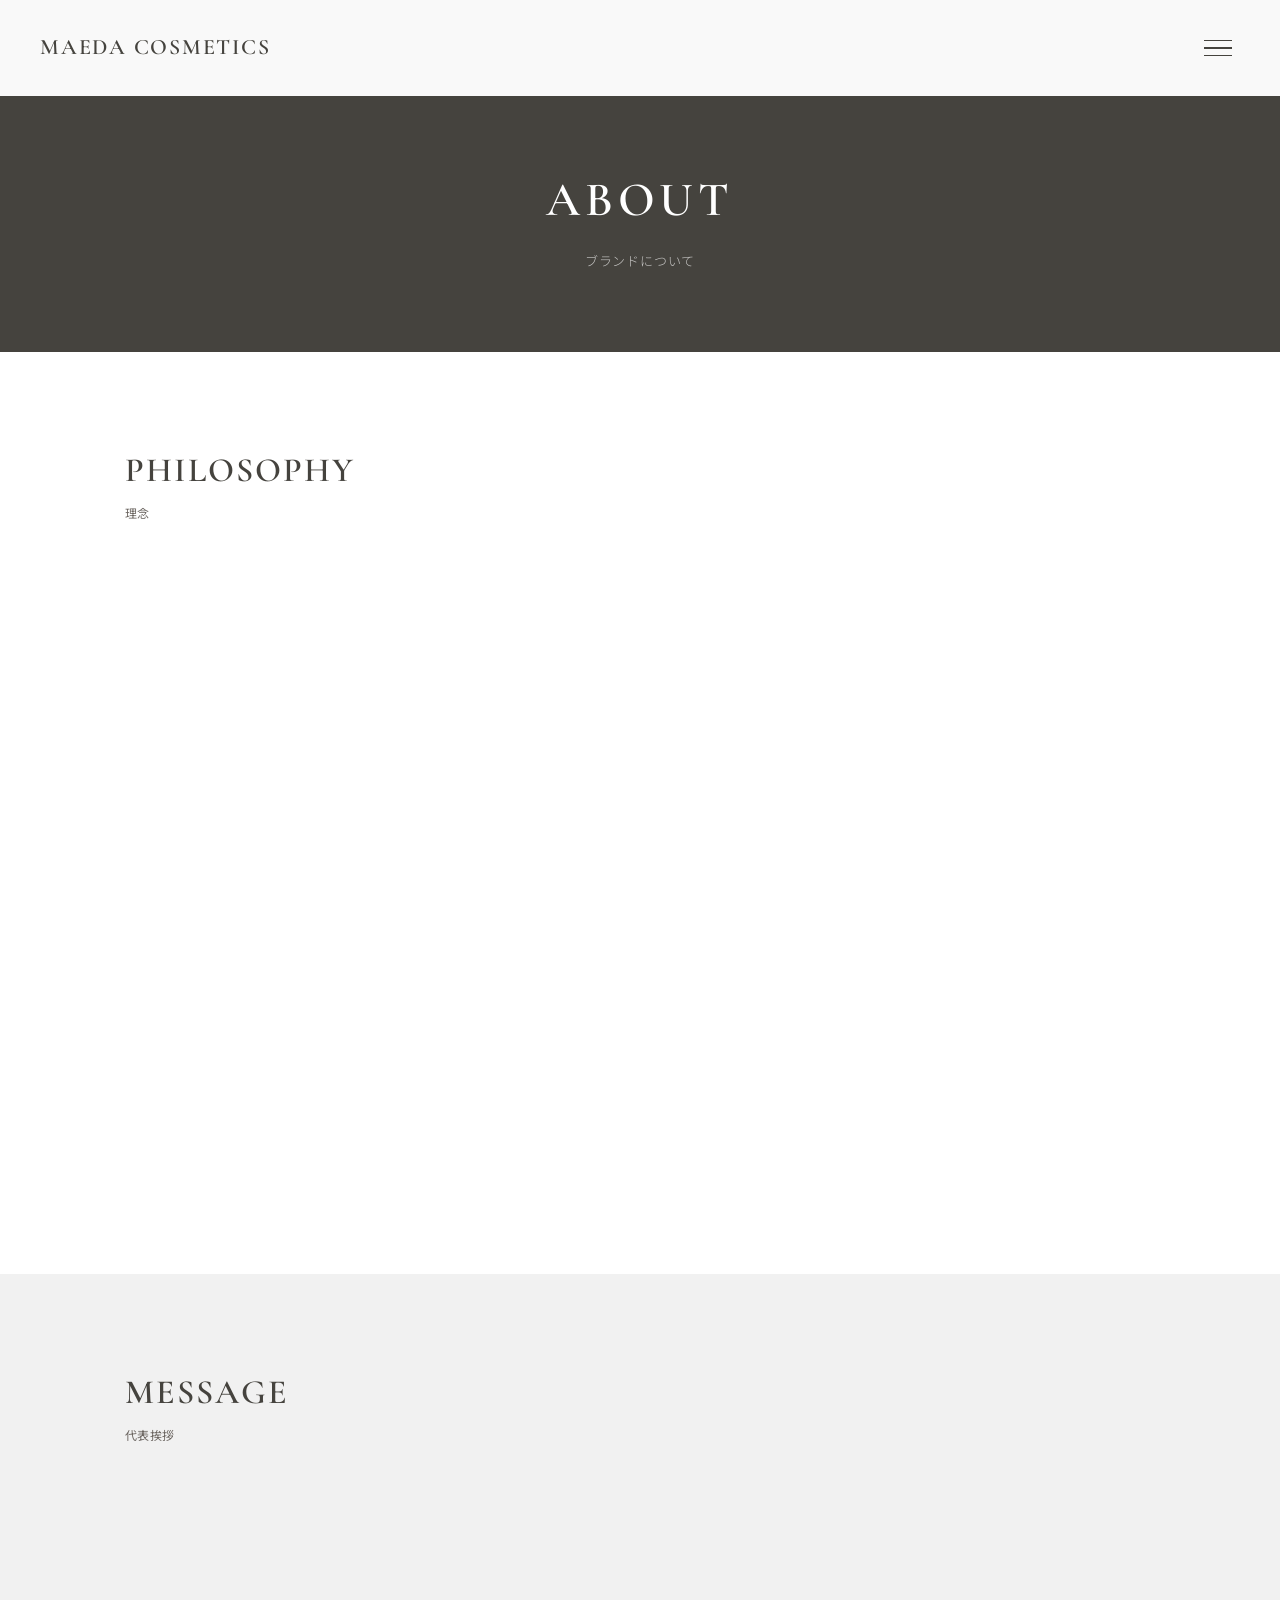
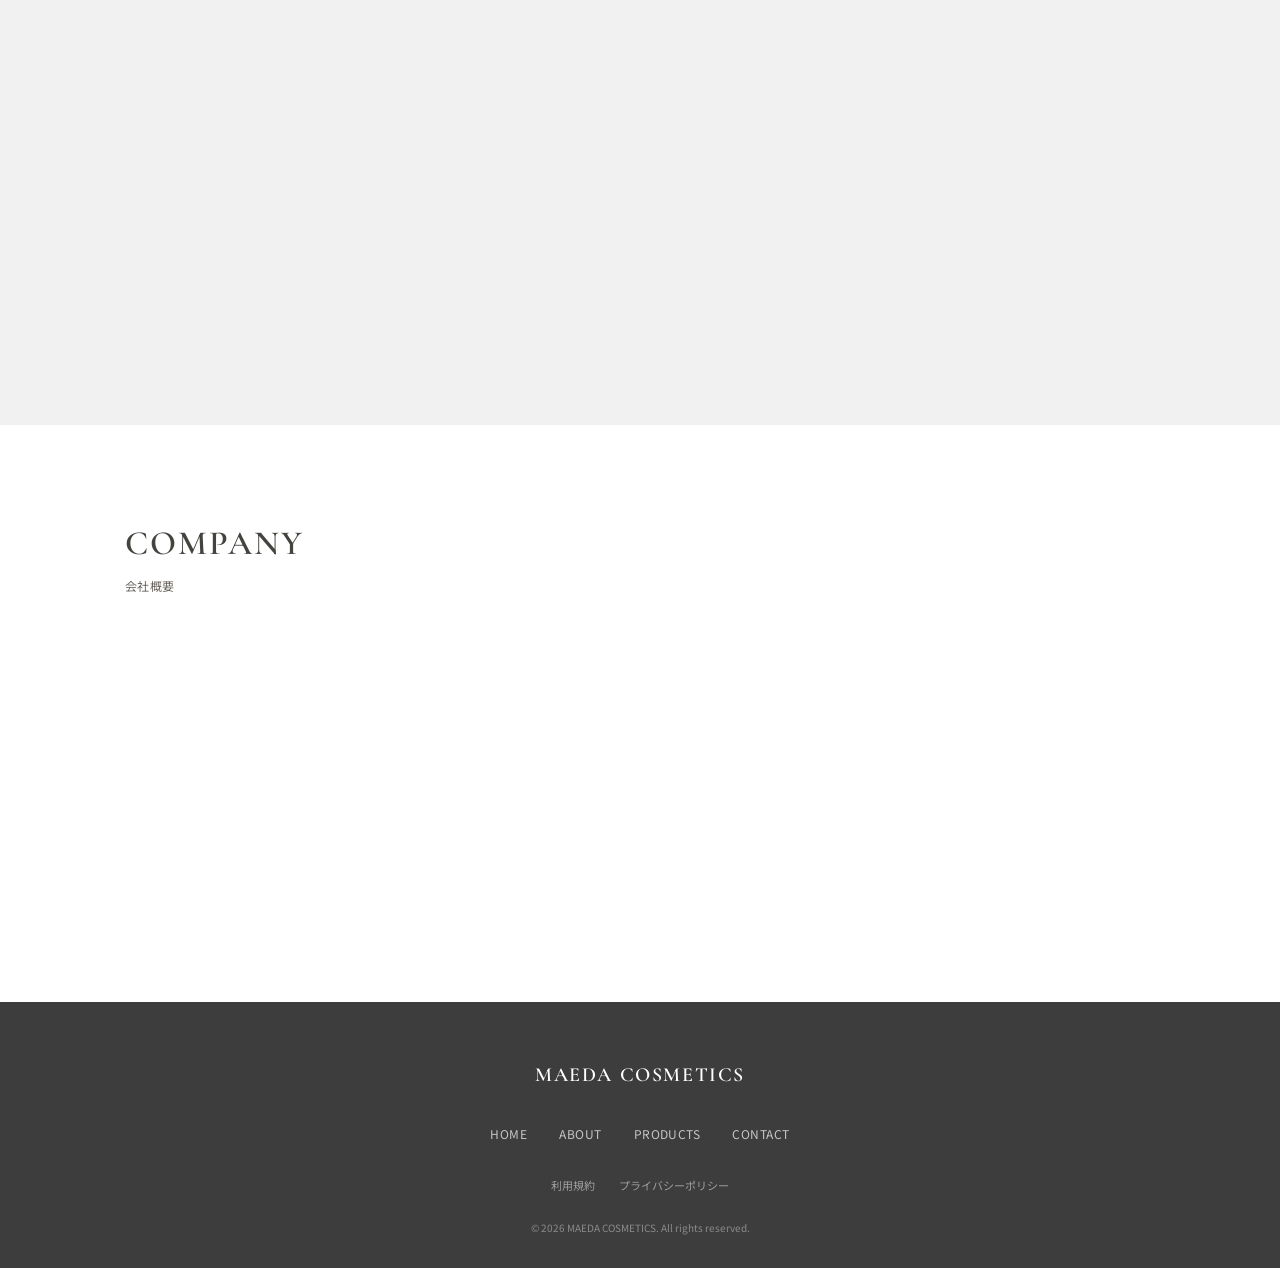
==== about.html @ 0a5b93ef "最初のアップロード" ====
<!--
  ============================================================
  MAEDA COSMETICS 会社概要ページ
  ============================================================
  ■ 目的：企業理念・代表挨拶・会社情報を掲載
  ■ 構成：理念（PHILOSOPHY）→ 代表挨拶（MESSAGE）→ 会社概要（COMPANY）
  ■ 編集：テキスト・画像の差し替えが主な更新作業
  ============================================================
-->
<!DOCTYPE html>
<html lang="ja">
<head>
  <meta charset="UTF-8" />
  <meta name="viewport" content="width=device-width, initial-scale=1.0" />
  <title>ABOUT | MAEDA COSMETICS</title>
  <meta name="description" content="MAEDA COSMETICSの理念と代表挨拶。こだわり抜いたVV CREAMの背景にあるストーリーをお伝えします。" />
  <link rel="preconnect" href="https://fonts.googleapis.com" />
  <link rel="preconnect" href="https://fonts.gstatic.com" crossorigin />
  <link href="https://fonts.googleapis.com/css2?family=Cormorant+Garamond:wght@400;500;600;700&family=Noto+Sans+JP:wght@300;400;500;700&display=swap" rel="stylesheet" />
  <link rel="stylesheet" href="assets/css/style.css" />
  <link rel="stylesheet" href="assets/css/pages.css" />
</head>
<body>

  <!-- ヘッダー -->
  <header id="header">
    <div class="header-wrap">
      <a href="index.html" class="header-logo" aria-label="MAEDA COSMETICS トップへ">
        <span class="logo-text">MAEDA COSMETICS</span>
      </a>
      <button class="menu-toggle" id="menuToggle" aria-label="メニューを開く" aria-expanded="false">
        <span class="menu-bar"></span>
        <span class="menu-bar"></span>
        <span class="menu-bar"></span>
      </button>
    </div>
  </header>

  <nav class="fullscreen-nav" id="fullscreenNav" aria-hidden="true">
    <ul class="nav-list">
      <li><a href="index.html" class="nav-link">HOME</a></li>
      <li><a href="about.html" class="nav-link">ABOUT</a></li>
      <li><a href="products.html" class="nav-link">PRODUCTS</a></li>
      <li><a href="contact.html" class="nav-link">CONTACT</a></li>
    </ul>
  </nav>

  <!-- ページヒーロー -->
  <section class="page-hero">
    <div class="page-hero-inner">
      <h1 class="page-hero-title">ABOUT</h1>
      <p class="page-hero-sub">ブランドについて</p>
    </div>
  </section>

  <!-- 理念 -->
  <section class="section">
    <div class="container">
      <div class="section-header">
        <h2 class="section-title-en">PHILOSOPHY</h2>
        <p class="section-title-ja">理念</p>
      </div>
      <div class="about-philosophy reveal">
        <div class="about-philosophy-image">
          <img src="assets/images/LINE_ALBUM_20260314_260411_115.jpg" alt="理念イメージ" loading="lazy" />
        </div>
        <div class="about-philosophy-text">
          <h3 class="about-heading">すべての人の肌に、自信と輝きを。</h3>
          <p class="about-desc">
            私たちMAEDA COSMETICSは、「美しさは一人ひとり違う」という信念のもと、
            すべての方が自分の肌に自信を持てるプロダクトを追求しています。
          </p>
          <p class="about-desc">
            素材の選定から処方の設計、使い心地の検証まで、
            妥協のないものづくりで、日々の暮らしに寄り添うコスメをお届けします。
          </p>
        </div>
      </div>
    </div>
  </section>

  <!-- 代表挨拶 -->
  <section class="section section-muted">
    <div class="container">
      <div class="section-header">
        <h2 class="section-title-en">MESSAGE</h2>
        <p class="section-title-ja">代表挨拶</p>
      </div>
      <div class="about-message reveal">
        <div class="about-message-image">
          <img src="assets/images/LINE_ALBUM_20260314_260411_159.jpg" alt="代表挨拶イメージ" loading="lazy" />
        </div>
        <div class="about-message-text">
          <p class="about-desc">
            はじめまして、MAEDA COSMETICSの前田です。
          </p>
          <p class="about-desc">
            「自分に合うVV CREAMがない」——そんな自身の経験から、
            このブランドを立ち上げました。
            肌に本当に良いものを、手の届く価格で。
            その想いを一本に込めてお届けします。
          </p>
          <p class="about-sign">前田</p>
        </div>
      </div>
    </div>
  </section>

  <!-- 会社概要 -->
  <section class="section">
    <div class="container">
      <div class="section-header">
        <h2 class="section-title-en">COMPANY</h2>
        <p class="section-title-ja">会社概要</p>
      </div>
      <table class="company-table reveal">
        <tr><th>会社名</th><td>MAEDA COSMETICS</td></tr>
        <tr><th>代表</th><td>前田</td></tr>
        <tr><th>事業内容</th><td>化粧品の企画・販売</td></tr>
        <tr><th>公式サイト</th><td><a href="index.html">https://maeda-cosmetics.com</a></td></tr>
      </table>
    </div>
  </section>

  <!-- フッター -->
  <footer id="footer">
    <div class="footer-inner">
      <div class="footer-brand">
        <span class="footer-logo">MAEDA COSMETICS</span>
      </div>
      <nav class="footer-nav">
        <a href="index.html">HOME</a>
        <a href="about.html">ABOUT</a>
        <a href="products.html">PRODUCTS</a>
        <a href="contact.html">CONTACT</a>
      </nav>
      <div class="footer-legal">
        <a href="#">利用規約</a>
        <a href="#">プライバシーポリシー</a>
      </div>
      <p class="footer-copy">&copy; 2026 MAEDA COSMETICS. All rights reserved.</p>
    </div>
    <button class="page-top" id="pageTop" aria-label="ページトップへ">↑</button>
  </footer>

  <script src="assets/js/main.js"></script>
</body>
</html>
---- assets/css/style.css ----
/* ===================================================
   MAEDA COSMETICS — 資生堂風 高級感デザイン
   =================================================== */

/* --- CSS Variables --- */
:root {
  --color-text: #45433E;
  --color-text-light: #6B6560;
  --color-bg: #FFFFFF;
  --color-bg-muted: #F1F1F1;
  --color-accent: #C80421;
  --color-accent-hover: #D0576A;
  --color-footer-bg: #3D3D3D;
  --color-footer-text: #FFFFFF;
  --color-border: #45433E;
  --color-border-light: #D5D3CE;
  --font-en: 'Cormorant Garamond', 'Times New Roman', serif;
  --font-ja: 'Noto Sans JP', 'Hiragino Kaku Gothic ProN', 'Yu Gothic', sans-serif;
  --max-width: 1110px;
  --header-height: 96px;
  --header-height-small: 64px;
  --section-padding: 90px;
  --transition-base: 0.4s cubic-bezier(0, 0, 0.25, 1);
}

/* --- Reset --- */
*, *::before, *::after {
  box-sizing: border-box;
  margin: 0;
  padding: 0;
}

html {
  font-size: 62.5%;
  scroll-behavior: smooth;
}

body {
  font-family: var(--font-ja);
  font-size: 1.4rem;
  line-height: 1.7;
  color: var(--color-text);
  background: var(--color-bg);
  -webkit-font-smoothing: antialiased;
  -moz-osx-font-smoothing: grayscale;
}

img {
  max-width: 100%;
  height: auto;
  display: block;
}

a {
  color: inherit;
  text-decoration: none;
  transition: color var(--transition-base), opacity var(--transition-base);
}

ul { list-style: none; }

/* --- Container --- */
.container {
  max-width: var(--max-width);
  margin: 0 auto;
  padding: 0 40px;
}

/* --- Section --- */
.section {
  padding: var(--section-padding) 0;
}

.section-muted {
  background: var(--color-bg-muted);
}

/* --- Section Header (英語大 + 日本語小) --- */
.section-header {
  margin-bottom: 56px;
}

.section-title-en {
  font-family: var(--font-en);
  font-size: 3.4rem;
  font-weight: 600;
  letter-spacing: 0.06em;
  color: var(--color-text);
  margin-bottom: 4px;
}

.section-title-ja {
  font-size: 1.2rem;
  font-weight: 400;
  color: var(--color-text-light);
  letter-spacing: 0.04em;
}

/* --- Buttons --- */
.btn {
  display: inline-flex;
  align-items: center;
  gap: 8px;
  font-family: var(--font-ja);
  font-size: 1.3rem;
  font-weight: 500;
  letter-spacing: 0.04em;
  padding: 14px 32px;
  border-radius: 4px;
  border: 1px solid var(--color-border);
  background: transparent;
  color: var(--color-text);
  cursor: pointer;
  transition: all var(--transition-base);
  text-decoration: none;
  min-width: 200px;
  justify-content: center;
}

.btn-outline:hover {
  background: var(--color-text);
  color: var(--color-bg);
}

.btn-outline-white {
  border-color: rgba(255,255,255,0.8);
  color: #fff;
  background: transparent;
}

.btn-outline-white:hover {
  background: #fff;
  color: var(--color-text);
}

.btn-filled {
  background: var(--color-accent);
  border-color: var(--color-accent);
  color: #fff;
}

.btn-filled:hover {
  opacity: 0.85;
}

.btn-sm {
  padding: 10px 24px;
  font-size: 1.2rem;
  min-width: auto;
}

/* ===== HEADER ===== */
#header {
  position: fixed;
  top: 0;
  left: 0;
  right: 0;
  z-index: 9999;
  background: rgba(255,255,255,0.97);
  backdrop-filter: blur(8px);
  transition: padding var(--transition-base), background var(--transition-base);
}

#header.scrolled {
  box-shadow: 0 1px 0 rgba(0,0,0,0.06);
}

.header-wrap {
  max-width: 1440px;
  margin: 0 auto;
  display: flex;
  align-items: center;
  justify-content: space-between;
  padding: 0 40px;
  height: var(--header-height);
  transition: height var(--transition-base);
}

#header.scrolled .header-wrap {
  height: var(--header-height-small);
}

.header-logo {
  display: flex;
  align-items: center;
  text-decoration: none;
}

.logo-text {
  font-family: var(--font-en);
  font-size: 2.2rem;
  font-weight: 600;
  letter-spacing: 0.08em;
  color: var(--color-text);
  transition: font-size var(--transition-base);
}

#header.scrolled .logo-text {
  font-size: 1.8rem;
}

/* Hamburger */
.menu-toggle {
  display: flex;
  flex-direction: column;
  gap: 6px;
  background: none;
  border: none;
  cursor: pointer;
  padding: 8px;
  z-index: 10001;
}

.menu-bar {
  display: block;
  width: 28px;
  height: 1.5px;
  background: var(--color-text);
  transition: all 0.3s ease;
}

.menu-toggle.active .menu-bar:nth-child(1) {
  transform: rotate(45deg) translate(5px, 5px);
}

.menu-toggle.active .menu-bar:nth-child(2) {
  opacity: 0;
}

.menu-toggle.active .menu-bar:nth-child(3) {
  transform: rotate(-45deg) translate(5px, -5px);
}

.menu-toggle.active .menu-bar {
  background: #fff;
}

/* Fullscreen Nav */
.fullscreen-nav {
  position: fixed;
  inset: 0;
  z-index: 10000;
  background: rgba(0,0,0,0.92);
  display: flex;
  align-items: center;
  justify-content: center;
  opacity: 0;
  visibility: hidden;
  transition: opacity 0.4s ease, visibility 0.4s ease;
}

.fullscreen-nav.open {
  opacity: 1;
  visibility: visible;
}

.nav-list {
  text-align: center;
}

.nav-list li {
  margin-bottom: 32px;
}

.nav-link {
  font-family: var(--font-en);
  font-size: 3.2rem;
  font-weight: 400;
  letter-spacing: 0.1em;
  color: #fff;
  opacity: 0.85;
  transition: opacity 0.3s;
}

.nav-link:hover {
  opacity: 1;
}

/* ===== HERO ===== */
.hero {
  width: 100%;
  height: 100vh;
  min-height: 600px;
  position: relative;
  margin-top: 0;
}

.hero-swiper {
  width: 100%;
  height: 100%;
}

.hero-slide {
  position: relative;
  width: 100%;
  height: 100vh;
  min-height: 600px;
  overflow: hidden;
}

.hero-img {
  width: 100%;
  height: 100%;
  object-fit: cover;
}

.hero-overlay {
  position: absolute;
  inset: 0;
  background: linear-gradient(
    to bottom,
    rgba(0,0,0,0.15) 0%,
    rgba(0,0,0,0.45) 100%
  );
}

.hero-content {
  position: absolute;
  bottom: 120px;
  left: 80px;
  z-index: 10;
  color: #fff;
}

.hero-sub-en {
  font-family: var(--font-en);
  font-size: 1.6rem;
  letter-spacing: 0.12em;
  margin-bottom: 12px;
  opacity: 0.9;
}

.hero-title {
  font-family: var(--font-ja);
  font-size: 4.0rem;
  font-weight: 700;
  line-height: 1.4;
  margin-bottom: 32px;
  text-shadow: 0 2px 12px rgba(0,0,0,0.3);
}

/* Hero Pagination */
.hero-pagination {
  position: absolute;
  bottom: 40px;
  right: 80px;
  z-index: 20;
  font-family: var(--font-en);
  font-size: 1.4rem;
  color: #fff;
  letter-spacing: 0.1em;
}

.hero-sep { margin: 0 4px; }

/* Hero Progress Bar */
.hero-progress {
  position: absolute;
  bottom: 0;
  left: 0;
  width: 100%;
  height: 3px;
  background: rgba(255,255,255,0.2);
  z-index: 20;
}

.hero-progress-bar {
  height: 100%;
  background: var(--color-accent);
  width: 0%;
  transition: width 0.1s linear;
}

/* Hero Nav Arrows */
.hero-prev, .hero-next {
  color: #fff !important;
  opacity: 0.7;
  transition: opacity 0.3s;
}

.hero-prev:hover, .hero-next:hover { opacity: 1; }

.hero-prev::after, .hero-next::after {
  font-size: 2.0rem !important;
}

/* ===== BRAND ===== */
.brand-content {
  display: grid;
  grid-template-columns: 1fr 1fr;
  gap: 64px;
  align-items: center;
}

.brand-image {
  overflow: hidden;
  border-radius: 2px;
}

.brand-image img {
  width: 100%;
  height: 100%;
  object-fit: cover;
  aspect-ratio: 4/5;
  transition: transform 0.6s ease;
}

.brand-image:hover img {
  transform: scale(1.03);
}

.brand-heading {
  font-size: 2.4rem;
  font-weight: 700;
  margin-bottom: 24px;
  line-height: 1.5;
}

.brand-desc {
  font-size: 1.4rem;
  line-height: 2.0;
  color: var(--color-text-light);
  margin-bottom: 40px;
}

/* ===== PRODUCTS ===== */
.products-grid {
  display: grid;
  grid-template-columns: repeat(auto-fill, minmax(320px, 1fr));
  gap: 40px;
  margin-bottom: 48px;
}

.product-card {
  background: var(--color-bg);
  border-radius: 2px;
  overflow: hidden;
  transition: box-shadow 0.4s ease;
}

.product-card:hover {
  box-shadow: 0 8px 32px rgba(0,0,0,0.08);
}

.product-img-wrap {
  position: relative;
  padding-top: 100%;
  overflow: hidden;
}

.product-img-wrap img {
  position: absolute;
  top: 0;
  left: 0;
  width: 100%;
  height: 100%;
  object-fit: cover;
  transition: opacity 0.4s ease;
}

@media (hover: hover) {
  .product-card:hover .product-img-wrap img {
    opacity: 0.85;
  }
}

.product-info {
  padding: 24px;
}

.product-name {
  font-family: var(--font-en);
  font-size: 2.0rem;
  font-weight: 600;
  letter-spacing: 0.04em;
  margin-bottom: 8px;
}

.product-desc {
  font-size: 1.3rem;
  color: var(--color-text-light);
  margin-bottom: 20px;
}

.products-cta {
  text-align: center;
}

/* ===== GALLERY ===== */
.section-gallery {
  overflow: hidden;
}

.gallery-swiper {
  padding-left: 40px;
}

.gallery-slide {
  width: 360px;
  height: 360px;
  overflow: hidden;
  border-radius: 2px;
}

.gallery-slide img {
  width: 100%;
  height: 100%;
  object-fit: cover;
  transition: opacity 0.4s ease, transform 0.6s ease;
}

@media (hover: hover) {
  .gallery-slide:hover img {
    opacity: 0.85;
    transform: scale(1.03);
  }
}

/* ===== NEWS ===== */
.news-list {
  border-top: 1px solid var(--color-border-light);
}

.news-item {
  display: flex;
  align-items: center;
  gap: 20px;
  padding: 20px 0;
  border-bottom: 1px solid var(--color-border-light);
  transition: background 0.3s;
}

.news-item:hover {
  background: rgba(0,0,0,0.01);
}

.news-date {
  font-family: var(--font-en);
  font-size: 1.3rem;
  letter-spacing: 0.04em;
  color: var(--color-text-light);
  flex-shrink: 0;
  width: 100px;
}

.news-tag {
  font-size: 1.0rem;
  font-weight: 700;
  letter-spacing: 0.06em;
  padding: 3px 10px;
  border: 1px solid var(--color-border);
  border-radius: 2px;
  flex-shrink: 0;
}

.news-title {
  font-size: 1.4rem;
  transition: color 0.3s;
}

@media (hover: hover) {
  .news-title:hover {
    color: var(--color-accent-hover);
    text-decoration: underline;
  }
}

/* ===== CTA ===== */
.section-cta {
  background: var(--color-text);
  color: #fff;
  padding: 80px 0;
}

.cta-inner {
  text-align: center;
}

.cta-en {
  font-family: var(--font-en);
  font-size: 2.8rem;
  font-weight: 400;
  letter-spacing: 0.06em;
  margin-bottom: 8px;
}

.cta-title {
  font-size: 1.8rem;
  font-weight: 500;
  margin-bottom: 16px;
}

.cta-desc {
  font-size: 1.3rem;
  opacity: 0.7;
  margin-bottom: 32px;
}

/* ===== SNS ===== */
.sns-links {
  display: flex;
  justify-content: center;
  gap: 48px;
}

.sns-link {
  display: flex;
  flex-direction: column;
  align-items: center;
  gap: 8px;
  color: var(--color-text-light);
  transition: color 0.3s;
}

.sns-link span {
  font-family: var(--font-en);
  font-size: 1.2rem;
  letter-spacing: 0.06em;
}

.sns-link:hover {
  color: var(--color-accent);
}

/* ===== FOOTER ===== */
#footer {
  background: var(--color-footer-bg);
  color: var(--color-footer-text);
  padding: 56px 0 32px;
  position: relative;
}

.footer-inner {
  max-width: var(--max-width);
  margin: 0 auto;
  padding: 0 40px;
  text-align: center;
}

.footer-logo {
  font-family: var(--font-en);
  font-size: 2.0rem;
  font-weight: 600;
  letter-spacing: 0.08em;
}

.footer-nav {
  display: flex;
  justify-content: center;
  gap: 32px;
  margin: 32px 0;
}

.footer-nav a {
  font-size: 1.2rem;
  letter-spacing: 0.04em;
  opacity: 0.7;
  transition: opacity 0.3s;
}

.footer-nav a:hover { opacity: 1; }

.footer-legal {
  display: flex;
  justify-content: center;
  gap: 24px;
  margin-bottom: 24px;
}

.footer-legal a {
  font-size: 1.1rem;
  opacity: 0.5;
  transition: opacity 0.3s;
}

.footer-legal a:hover { opacity: 0.8; }

.footer-copy {
  font-size: 1.0rem;
  opacity: 0.4;
}

/* Page Top Button */
.page-top {
  position: fixed;
  bottom: 32px;
  right: 32px;
  width: 48px;
  height: 48px;
  background: var(--color-text);
  color: #fff;
  border: none;
  border-radius: 50%;
  font-size: 1.6rem;
  cursor: pointer;
  opacity: 0;
  visibility: hidden;
  transition: opacity 0.3s, visibility 0.3s;
  z-index: 100;
}

.page-top.visible {
  opacity: 0.6;
  visibility: visible;
}

@media (hover: hover) {
  .page-top:hover { opacity: 1; }
}

/* ===== REVEAL ANIMATION ===== */
.reveal {
  opacity: 0;
  transform: translateY(24px);
  transition: opacity 0.7s ease, transform 0.7s ease;
}

.reveal.visible {
  opacity: 1;
  transform: translateY(0);
}

/* ===== RESPONSIVE ===== */

/* --- Tablet (601px〜1024px) --- */
@media (max-width: 1024px) {
  .container { padding: 0 32px; }
  .header-wrap { padding: 0 32px; }

  .section-title-en { font-size: 3.0rem; }

  .hero-content {
    bottom: 100px;
    left: 48px;
    right: 48px;
  }

  .hero-title { font-size: 3.4rem; }
  .hero-pagination { right: 48px; }

  .brand-content {
    gap: 48px;
  }

  .brand-heading { font-size: 2.2rem; }

  .products-grid {
    grid-template-columns: repeat(auto-fill, minmax(280px, 1fr));
    gap: 32px;
  }

  .gallery-slide {
    width: 320px;
    height: 320px;
  }

  .gallery-swiper { padding-left: 32px; }

  .sns-links { gap: 40px; }

  .footer-inner { padding: 0 32px; }
}

/* --- Mobile (600px以下) --- */
@media (max-width: 600px) {
  .container { padding: 0 20px; }
  .header-wrap { padding: 0 20px; }

  .section-title-en { font-size: 2.4rem; }
  .section-title-ja { font-size: 1.1rem; }
  .section-header { margin-bottom: 40px; }

  .hero-content {
    bottom: 100px;
    left: 20px;
    right: 20px;
  }

  .hero-title { font-size: 2.6rem; }
  .hero-sub-en { font-size: 1.3rem; }
  .hero-pagination { right: 20px; bottom: 20px; }

  .brand-content {
    grid-template-columns: 1fr;
    gap: 32px;
  }

  .brand-heading { font-size: 1.8rem; }
  .brand-desc { margin-bottom: 28px; }

  .products-grid {
    grid-template-columns: 1fr;
    gap: 24px;
  }

  .product-info { padding: 20px; }

  .gallery-slide {
    width: 260px;
    height: 260px;
  }

  .gallery-swiper { padding-left: 20px; }

  .news-item {
    flex-wrap: wrap;
    gap: 8px;
  }

  .news-date { width: auto; }

  .cta-en { font-size: 2.0rem; }
  .cta-title { font-size: 1.6rem; }
  .section-cta { padding: 60px 0; }

  .sns-links { gap: 28px; }

  .footer-nav {
    flex-direction: column;
    gap: 16px;
  }

  .footer-legal {
    flex-direction: column;
    gap: 8px;
  }

  .footer-inner { padding: 0 20px; }

  .nav-link { font-size: 2.4rem; }

  .logo-text { font-size: 1.8rem; }
  #header.scrolled .logo-text { font-size: 1.6rem; }
}

/* --- Small Mobile (400px以下) --- */
@media (max-width: 400px) {
  .hero-title { font-size: 2.2rem; }
  .hero-content { bottom: 80px; }
  .btn { min-width: auto; width: 100%; }
  .section-title-en { font-size: 2.2rem; }
  .cta-en { font-size: 1.8rem; }
}

/* ===== Reduced Motion ===== */
@media (prefers-reduced-motion: reduce) {
  *, *::before, *::after {
    animation-duration: 0.01ms !important;
    animation-iteration-count: 1 !important;
    transition-duration: 0.01ms !important;
  }
  html { scroll-behavior: auto; }
  .reveal { opacity: 1; transform: none; }
}
---- assets/css/pages.css ----
/* ===================================================
   MAEDA COSMETICS — Subpage Styles
   =================================================== */

/* --- Page Hero --- */
.page-hero {
  background: var(--color-text);
  color: #fff;
  padding: 160px 0 80px;
  text-align: center;
}

.page-hero-title {
  font-family: var(--font-en);
  font-size: 4.8rem;
  font-weight: 600;
  letter-spacing: 0.1em;
  margin-bottom: 8px;
}

.page-hero-sub {
  font-size: 1.3rem;
  font-weight: 300;
  opacity: 0.7;
  letter-spacing: 0.06em;
}

/* --- About: Philosophy --- */
.about-philosophy {
  display: grid;
  grid-template-columns: 1fr 1fr;
  gap: 64px;
  align-items: center;
}

.about-philosophy-image {
  overflow: hidden;
  border-radius: 2px;
}

.about-philosophy-image img {
  width: 100%;
  aspect-ratio: 4/5;
  object-fit: cover;
  transition: transform 0.6s ease;
}

.about-philosophy-image:hover img {
  transform: scale(1.03);
}

.about-heading {
  font-size: 2.2rem;
  font-weight: 700;
  line-height: 1.5;
  margin-bottom: 24px;
}

.about-desc {
  font-size: 1.4rem;
  line-height: 2.0;
  color: var(--color-text-light);
  margin-bottom: 16px;
}

.about-sign {
  font-family: var(--font-en);
  font-size: 2.0rem;
  font-weight: 500;
  margin-top: 32px;
  letter-spacing: 0.04em;
}

/* --- About: Message --- */
.about-message {
  display: grid;
  grid-template-columns: 1fr 2fr;
  gap: 56px;
  align-items: start;
}

.about-message-image {
  overflow: hidden;
  border-radius: 2px;
}

.about-message-image img {
  width: 100%;
  aspect-ratio: 3/4;
  object-fit: cover;
}

/* --- Company Table --- */
.company-table {
  width: 100%;
  max-width: 700px;
  border-collapse: collapse;
}

.company-table tr {
  border-bottom: 1px solid var(--color-border-light);
}

.company-table th,
.company-table td {
  padding: 20px 16px;
  font-size: 1.4rem;
  text-align: left;
  vertical-align: top;
}

.company-table th {
  font-weight: 500;
  width: 160px;
  color: var(--color-text-light);
}

.company-table td a {
  color: var(--color-accent);
}

@media (hover: hover) {
  .company-table td a:hover {
    text-decoration: underline;
  }
}

/* --- Products: Detail --- */
.product-detail {
  display: grid;
  grid-template-columns: 1fr 1fr;
  gap: 64px;
  align-items: start;
}

.product-main-image {
  overflow: hidden;
  border-radius: 2px;
  margin-bottom: 16px;
}

.product-main-image img {
  width: 100%;
  aspect-ratio: 1/1;
  object-fit: cover;
  transition: opacity 0.3s;
}

.product-thumbnails {
  display: flex;
  gap: 12px;
}

.product-thumb {
  width: 72px;
  height: 72px;
  overflow: hidden;
  border: 2px solid transparent;
  border-radius: 2px;
  cursor: pointer;
  padding: 0;
  background: none;
  transition: border-color 0.3s;
}

.product-thumb.active {
  border-color: var(--color-text);
}

.product-thumb img {
  width: 100%;
  height: 100%;
  object-fit: cover;
}

.product-category {
  font-family: var(--font-en);
  font-size: 1.2rem;
  letter-spacing: 0.1em;
  color: var(--color-accent);
  margin-bottom: 8px;
  font-weight: 500;
}

.product-detail-name {
  font-size: 2.4rem;
  font-weight: 700;
  margin-bottom: 24px;
  line-height: 1.4;
}

.product-detail-desc {
  font-size: 1.4rem;
  line-height: 2.0;
  color: var(--color-text-light);
  margin-bottom: 32px;
}

.product-features {
  border-top: 1px solid var(--color-border-light);
  margin-bottom: 40px;
}

.feature-item {
  display: flex;
  padding: 16px 0;
  border-bottom: 1px solid var(--color-border-light);
}

.feature-label {
  font-size: 1.3rem;
  font-weight: 500;
  width: 120px;
  flex-shrink: 0;
}

.feature-value {
  font-size: 1.3rem;
  color: var(--color-text-light);
}

/* --- How To Use --- */
.howto-steps {
  display: grid;
  grid-template-columns: repeat(3, 1fr);
  gap: 40px;
}

.howto-step {
  text-align: center;
}

.howto-number {
  font-family: var(--font-en);
  font-size: 3.6rem;
  font-weight: 300;
  color: var(--color-accent);
  letter-spacing: 0.04em;
  margin-bottom: 16px;
}

.howto-img-wrap {
  overflow: hidden;
  border-radius: 2px;
  margin-bottom: 20px;
}

.howto-img-wrap img {
  width: 100%;
  aspect-ratio: 1/1;
  object-fit: cover;
}

.howto-title {
  font-size: 1.6rem;
  font-weight: 700;
  margin-bottom: 8px;
}

.howto-desc {
  font-size: 1.3rem;
  color: var(--color-text-light);
  line-height: 1.8;
}

/* --- Contact --- */
.contact-intro {
  text-align: center;
  margin-bottom: 56px;
}

.contact-lead {
  font-size: 1.5rem;
  line-height: 2.0;
  color: var(--color-text-light);
}

.contact-methods {
  display: grid;
  grid-template-columns: 2fr 1fr;
  gap: 48px;
  align-items: start;
}

.contact-card {
  background: var(--color-bg-muted);
  border-radius: 4px;
  padding: 48px 40px;
}

.contact-card-header {
  margin-bottom: 32px;
}

.form-placeholder {
  background: #fff;
  border: 2px dashed var(--color-border-light);
  border-radius: 4px;
  padding: 80px 40px;
  text-align: center;
}

.form-placeholder p {
  font-size: 1.4rem;
  color: var(--color-text-light);
  margin-bottom: 8px;
}

.form-placeholder-note {
  font-size: 1.2rem;
  opacity: 0.6;
}

.contact-line {
  text-align: center;
}

.contact-line-desc {
  font-size: 1.4rem;
  line-height: 2.0;
  color: var(--color-text-light);
  margin-bottom: 32px;
}

.btn-line {
  background: #06C755;
  border-color: #06C755;
  color: #fff;
  display: inline-flex;
  align-items: center;
  gap: 8px;
  padding: 14px 32px;
  border-radius: 4px;
  font-weight: 700;
  font-size: 1.3rem;
  min-width: auto;
  transition: opacity 0.3s;
}

.btn-line:hover {
  opacity: 0.85;
  color: #fff;
}

/* --- Responsive --- */

/* Tablet (601px〜1024px) */
@media (max-width: 1024px) {
  .page-hero { padding: 140px 0 72px; }
  .page-hero-title { font-size: 4.0rem; }

  .about-philosophy { gap: 48px; }
  .about-message { gap: 40px; }

  .product-detail { gap: 48px; }

  .howto-steps { gap: 32px; }

  .contact-methods { gap: 40px; }
  .contact-card { padding: 40px 32px; }

  .company-table th { width: 140px; }
}

/* Tablet Portrait / 大きめスマホ (601px〜768px) */
@media (max-width: 768px) {
  .about-philosophy { grid-template-columns: 1fr; gap: 40px; }
  .about-message { grid-template-columns: 1fr; gap: 32px; }

  .product-detail { grid-template-columns: 1fr; gap: 40px; }

  .howto-steps { grid-template-columns: 1fr; gap: 40px; }

  .contact-methods { grid-template-columns: 1fr; gap: 32px; }
}

/* Mobile (600px以下) */
@media (max-width: 600px) {
  .page-hero { padding: 110px 0 52px; }
  .page-hero-title { font-size: 3.0rem; }

  .about-heading { font-size: 1.8rem; }

  .product-detail-name { font-size: 2.0rem; }
  .product-thumbnails { gap: 8px; }
  .product-thumb { width: 60px; height: 60px; }
  .feature-label { width: 100px; }

  .howto-steps { gap: 40px; }
  .howto-number { font-size: 3.0rem; }
  .howto-title { font-size: 1.4rem; }

  .contact-card { padding: 28px 20px; }
  .form-placeholder { padding: 48px 20px; }

  .company-table th { width: 100px; }
  .company-table th,
  .company-table td { padding: 16px 12px; font-size: 1.3rem; }
}
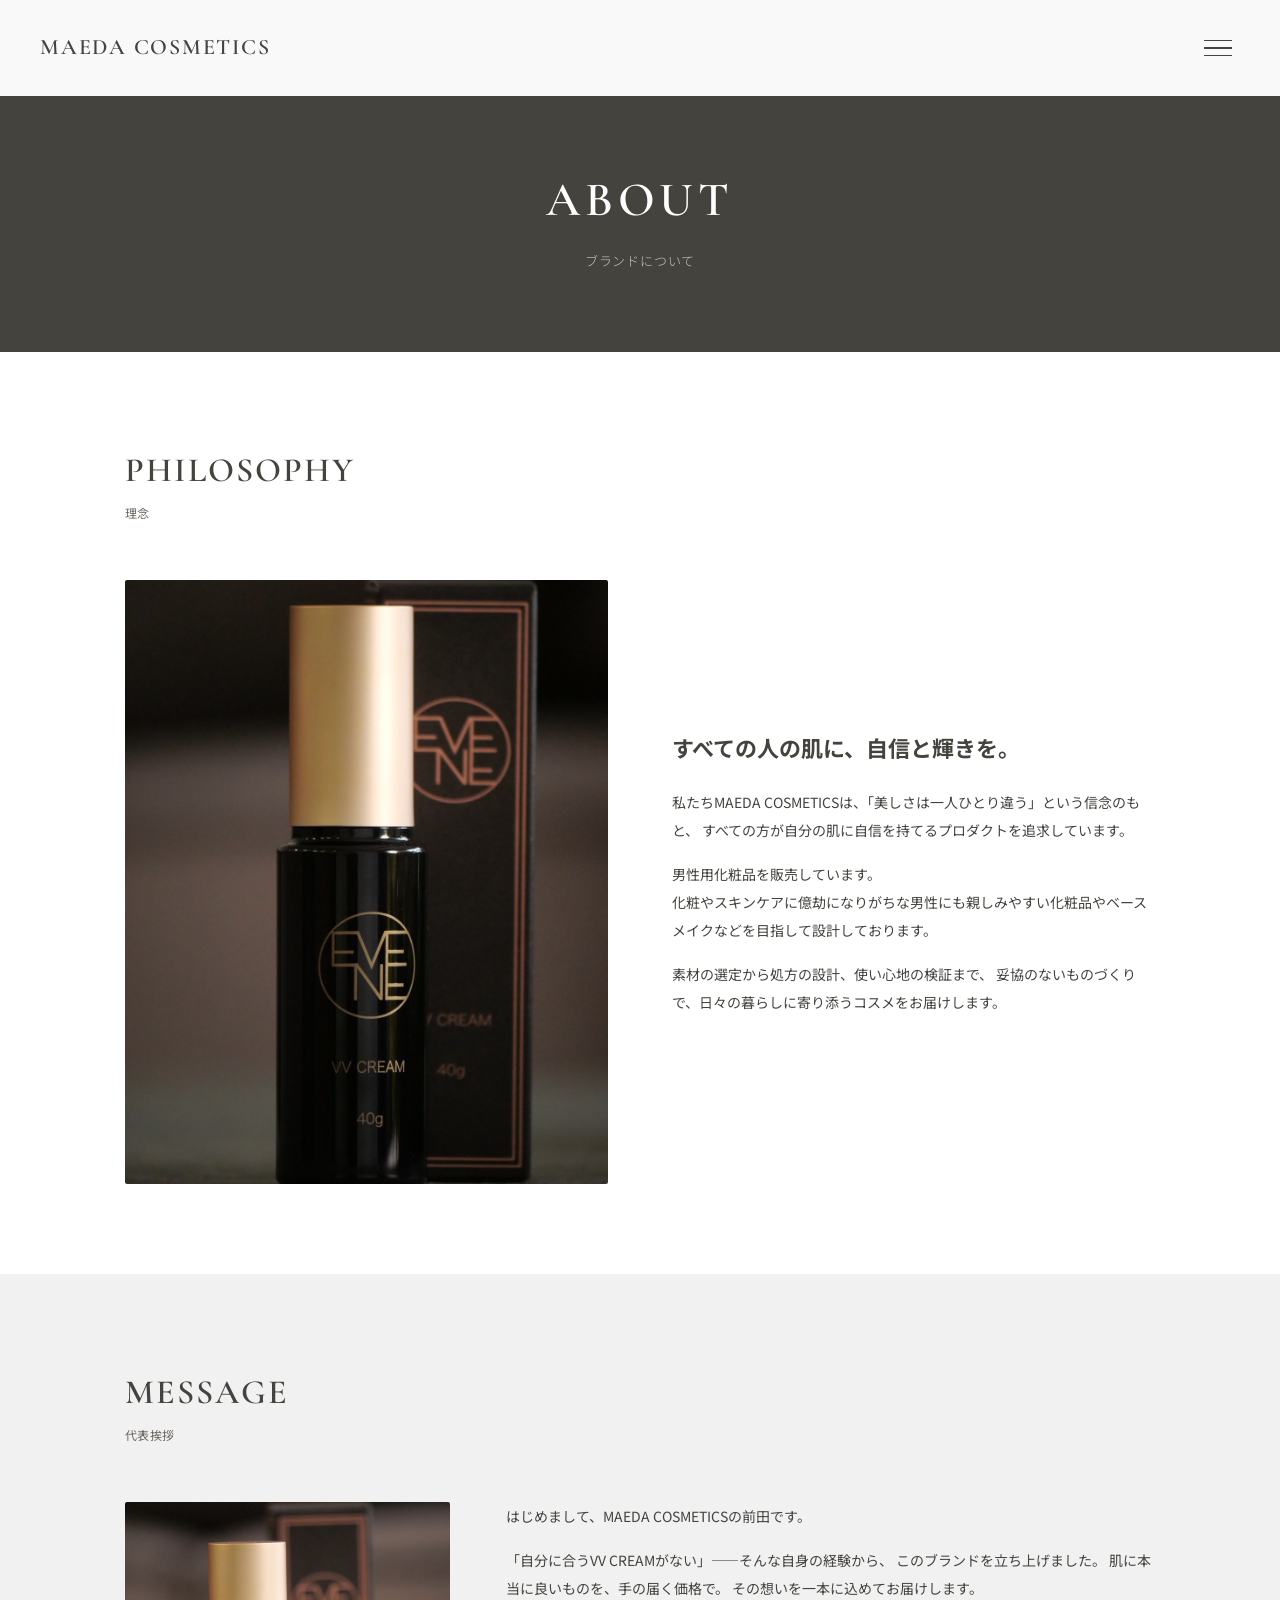
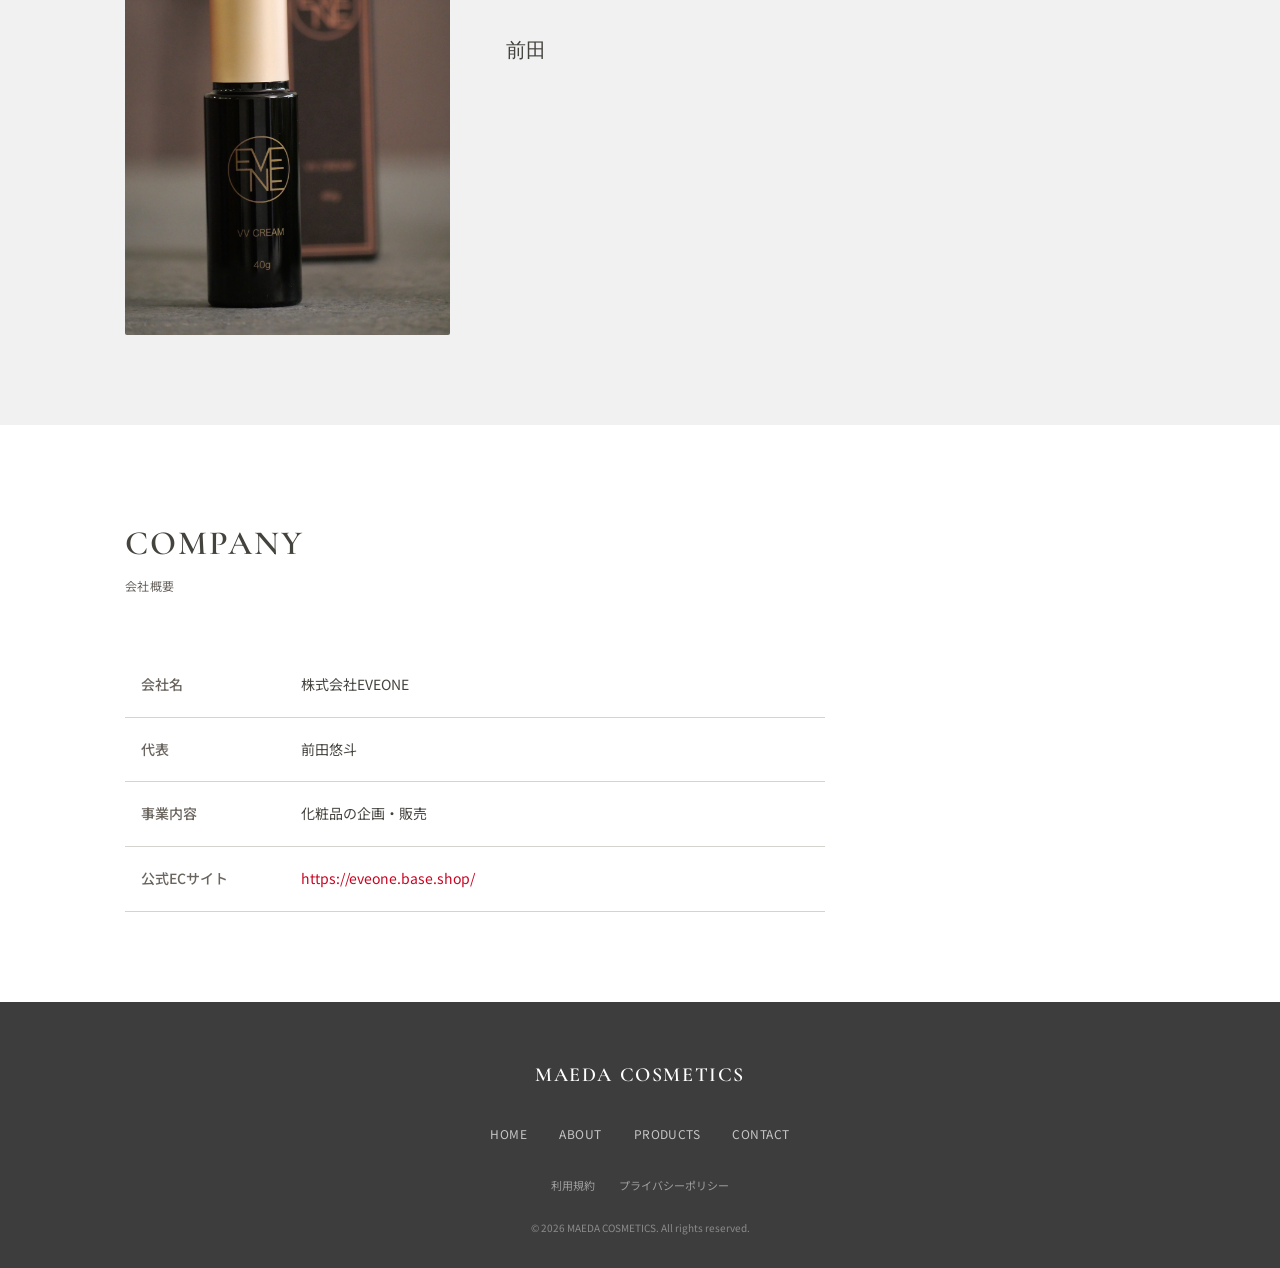
==== commit e0a98282: "最初" ====
--- a/about.html
+++ b/about.html
@@ -71,6 +71,10 @@
             すべての方が自分の肌に自信を持てるプロダクトを追求しています。
           </p>
           <p class="about-desc">
+            男性用化粧品を販売しています。<br />
+            化粧やスキンケアに億劫になりがちな男性にも親しみやすい化粧品やベースメイクなどを目指して設計しております。
+          </p>
+          <p class="about-desc">
             素材の選定から処方の設計、使い心地の検証まで、
             妥協のないものづくりで、日々の暮らしに寄り添うコスメをお届けします。
           </p>
@@ -114,10 +118,10 @@
         <p class="section-title-ja">会社概要</p>
       </div>
       <table class="company-table reveal">
-        <tr><th>会社名</th><td>MAEDA COSMETICS</td></tr>
-        <tr><th>代表</th><td>前田</td></tr>
+        <tr><th>会社名</th><td>株式会社EVEONE</td></tr>
+        <tr><th>代表</th><td>前田悠斗</td></tr>
         <tr><th>事業内容</th><td>化粧品の企画・販売</td></tr>
-        <tr><th>公式サイト</th><td><a href="index.html">https://maeda-cosmetics.com</a></td></tr>
+        <tr><th>公式ECサイト</th><td><a href="https://eveone.base.shop/" target="_blank" rel="noopener noreferrer">https://eveone.base.shop/</a></td></tr>
       </table>
     </div>
   </section>
--- a/assets/css/style.css
+++ b/assets/css/style.css
@@ -385,6 +385,10 @@
 }
 
 /* ===== BRAND ===== */
+.section-brand {
+  background: var(--color-bg-muted);
+}
+
 .brand-content {
   display: grid;
   grid-template-columns: 1fr 1fr;
--- a/assets/css/pages.css
+++ b/assets/css/pages.css
@@ -59,7 +59,8 @@
 .about-desc {
   font-size: 1.4rem;
   line-height: 2.0;
-  color: var(--color-text-light);
+  /* 背景が白でも十分読めるよう濃い文字色に */
+  color: var(--color-text);
   margin-bottom: 16px;
 }
 
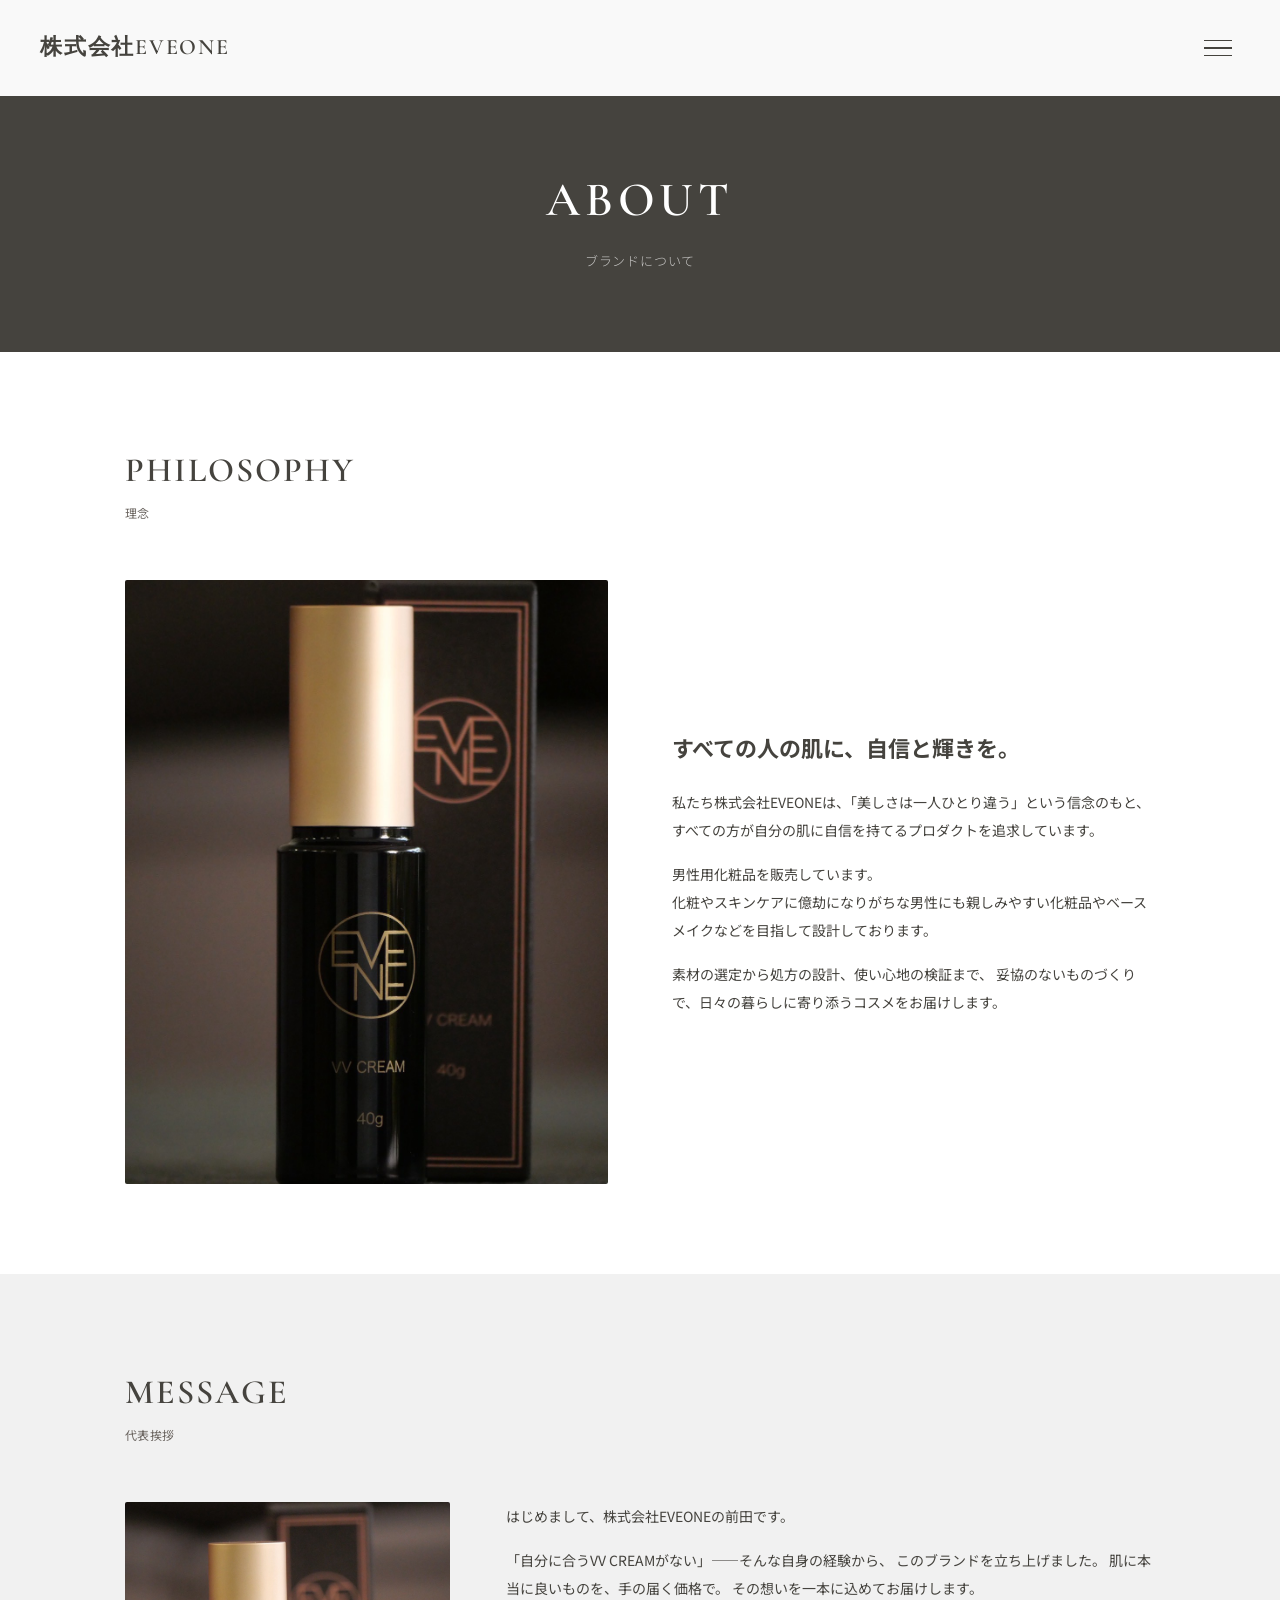
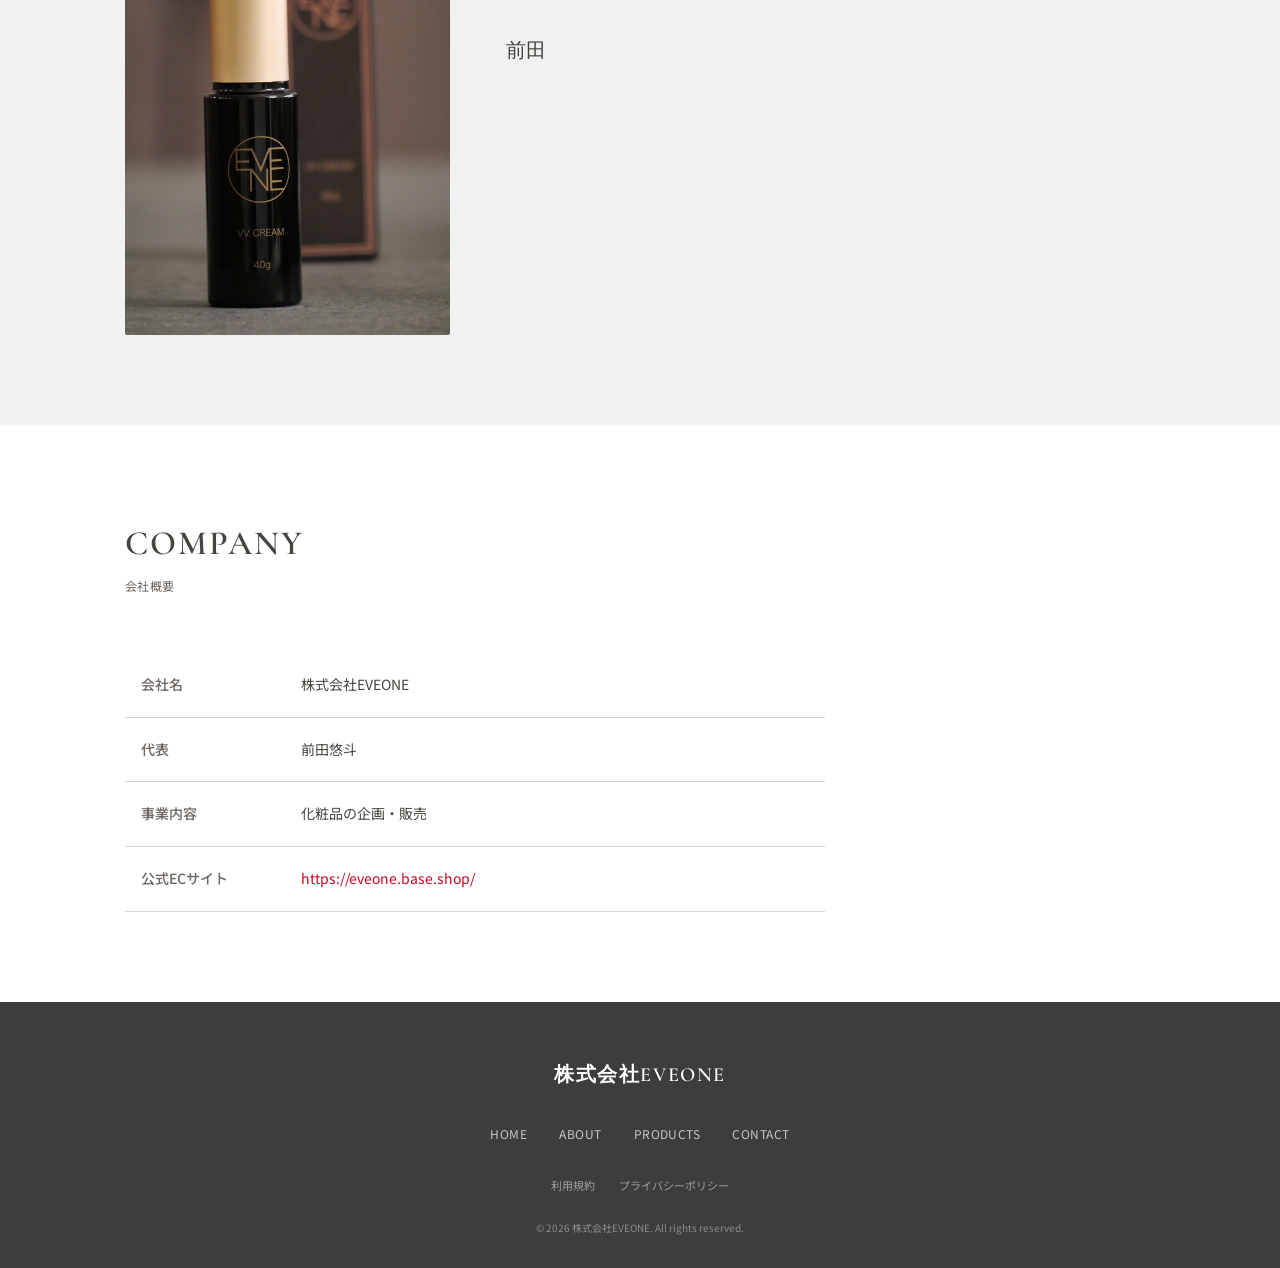
==== commit dd8fb460: "名前変更" ====
--- a/about.html
+++ b/about.html
@@ -1,6 +1,6 @@
 <!--
   ============================================================
-  MAEDA COSMETICS 会社概要ページ
+  株式会社EVEONE 会社概要ページ
   ============================================================
   ■ 目的：企業理念・代表挨拶・会社情報を掲載
   ■ 構成：理念（PHILOSOPHY）→ 代表挨拶（MESSAGE）→ 会社概要（COMPANY）
@@ -12,8 +12,38 @@
 <head>
   <meta charset="UTF-8" />
   <meta name="viewport" content="width=device-width, initial-scale=1.0" />
-  <title>ABOUT | MAEDA COSMETICS</title>
-  <meta name="description" content="MAEDA COSMETICSの理念と代表挨拶。こだわり抜いたVV CREAMの背景にあるストーリーをお伝えします。" />
+  <title>ABOUT | 株式会社EVEONE</title>
+  <meta name="description" content="株式会社EVEONEの理念と代表挨拶。こだわり抜いたVV CREAMの背景にあるストーリーをお伝えします。" />
+  <meta property="og:site_name" content="株式会社EVEONE" />
+  <meta property="og:title" content="ABOUT | 株式会社EVEONE" />
+  <meta property="og:description" content="株式会社EVEONEの理念と代表挨拶。こだわり抜いたVV CREAMの背景にあるストーリーをお伝えします。" />
+  <meta property="og:type" content="website" />
+  <meta name="twitter:card" content="summary" />
+  <meta name="twitter:title" content="ABOUT | 株式会社EVEONE" />
+  <meta name="twitter:description" content="株式会社EVEONEの理念と代表挨拶。こだわり抜いたVV CREAMの背景にあるストーリーをお伝えします。" />
+  <script type="application/ld+json">
+    {
+      "@context": "https://schema.org",
+      "@graph": [
+        {
+          "@type": "Organization",
+          "name": "株式会社EVEONE",
+          "alternateName": "EVEONE",
+          "url": "https://eveone.base.shop/",
+          "sameAs": [
+            "https://www.instagram.com/eveone_official/",
+            "https://lin.ee/yaQwguZ"
+          ],
+          "description": "株式会社EVEONEの理念と代表挨拶。こだわり抜いたVV CREAMの背景にあるストーリーをお伝えします。"
+        },
+        {
+          "@type": "WebSite",
+          "name": "株式会社EVEONE",
+          "url": "https://eveone.base.shop/"
+        }
+      ]
+    }
+  </script>
   <link rel="preconnect" href="https://fonts.googleapis.com" />
   <link rel="preconnect" href="https://fonts.gstatic.com" crossorigin />
   <link href="https://fonts.googleapis.com/css2?family=Cormorant+Garamond:wght@400;500;600;700&family=Noto+Sans+JP:wght@300;400;500;700&display=swap" rel="stylesheet" />
@@ -25,8 +55,8 @@
   <!-- ヘッダー -->
   <header id="header">
     <div class="header-wrap">
-      <a href="index.html" class="header-logo" aria-label="MAEDA COSMETICS トップへ">
-        <span class="logo-text">MAEDA COSMETICS</span>
+      <a href="index.html" class="header-logo" aria-label="株式会社EVEONE トップへ">
+        <span class="logo-text">株式会社EVEONE</span>
       </a>
       <button class="menu-toggle" id="menuToggle" aria-label="メニューを開く" aria-expanded="false">
         <span class="menu-bar"></span>
@@ -67,7 +97,7 @@
         <div class="about-philosophy-text">
           <h3 class="about-heading">すべての人の肌に、自信と輝きを。</h3>
           <p class="about-desc">
-            私たちMAEDA COSMETICSは、「美しさは一人ひとり違う」という信念のもと、
+            私たち株式会社EVEONEは、「美しさは一人ひとり違う」という信念のもと、
             すべての方が自分の肌に自信を持てるプロダクトを追求しています。
           </p>
           <p class="about-desc">
@@ -96,7 +126,7 @@
         </div>
         <div class="about-message-text">
           <p class="about-desc">
-            はじめまして、MAEDA COSMETICSの前田です。
+            はじめまして、株式会社EVEONEの前田です。
           </p>
           <p class="about-desc">
             「自分に合うVV CREAMがない」——そんな自身の経験から、
@@ -130,7 +160,7 @@
   <footer id="footer">
     <div class="footer-inner">
       <div class="footer-brand">
-        <span class="footer-logo">MAEDA COSMETICS</span>
+        <span class="footer-logo">株式会社EVEONE</span>
       </div>
       <nav class="footer-nav">
         <a href="index.html">HOME</a>
@@ -142,7 +172,7 @@
         <a href="#">利用規約</a>
         <a href="#">プライバシーポリシー</a>
       </div>
-      <p class="footer-copy">&copy; 2026 MAEDA COSMETICS. All rights reserved.</p>
+      <p class="footer-copy">&copy; 2026 株式会社EVEONE. All rights reserved.</p>
     </div>
     <button class="page-top" id="pageTop" aria-label="ページトップへ">↑</button>
   </footer>
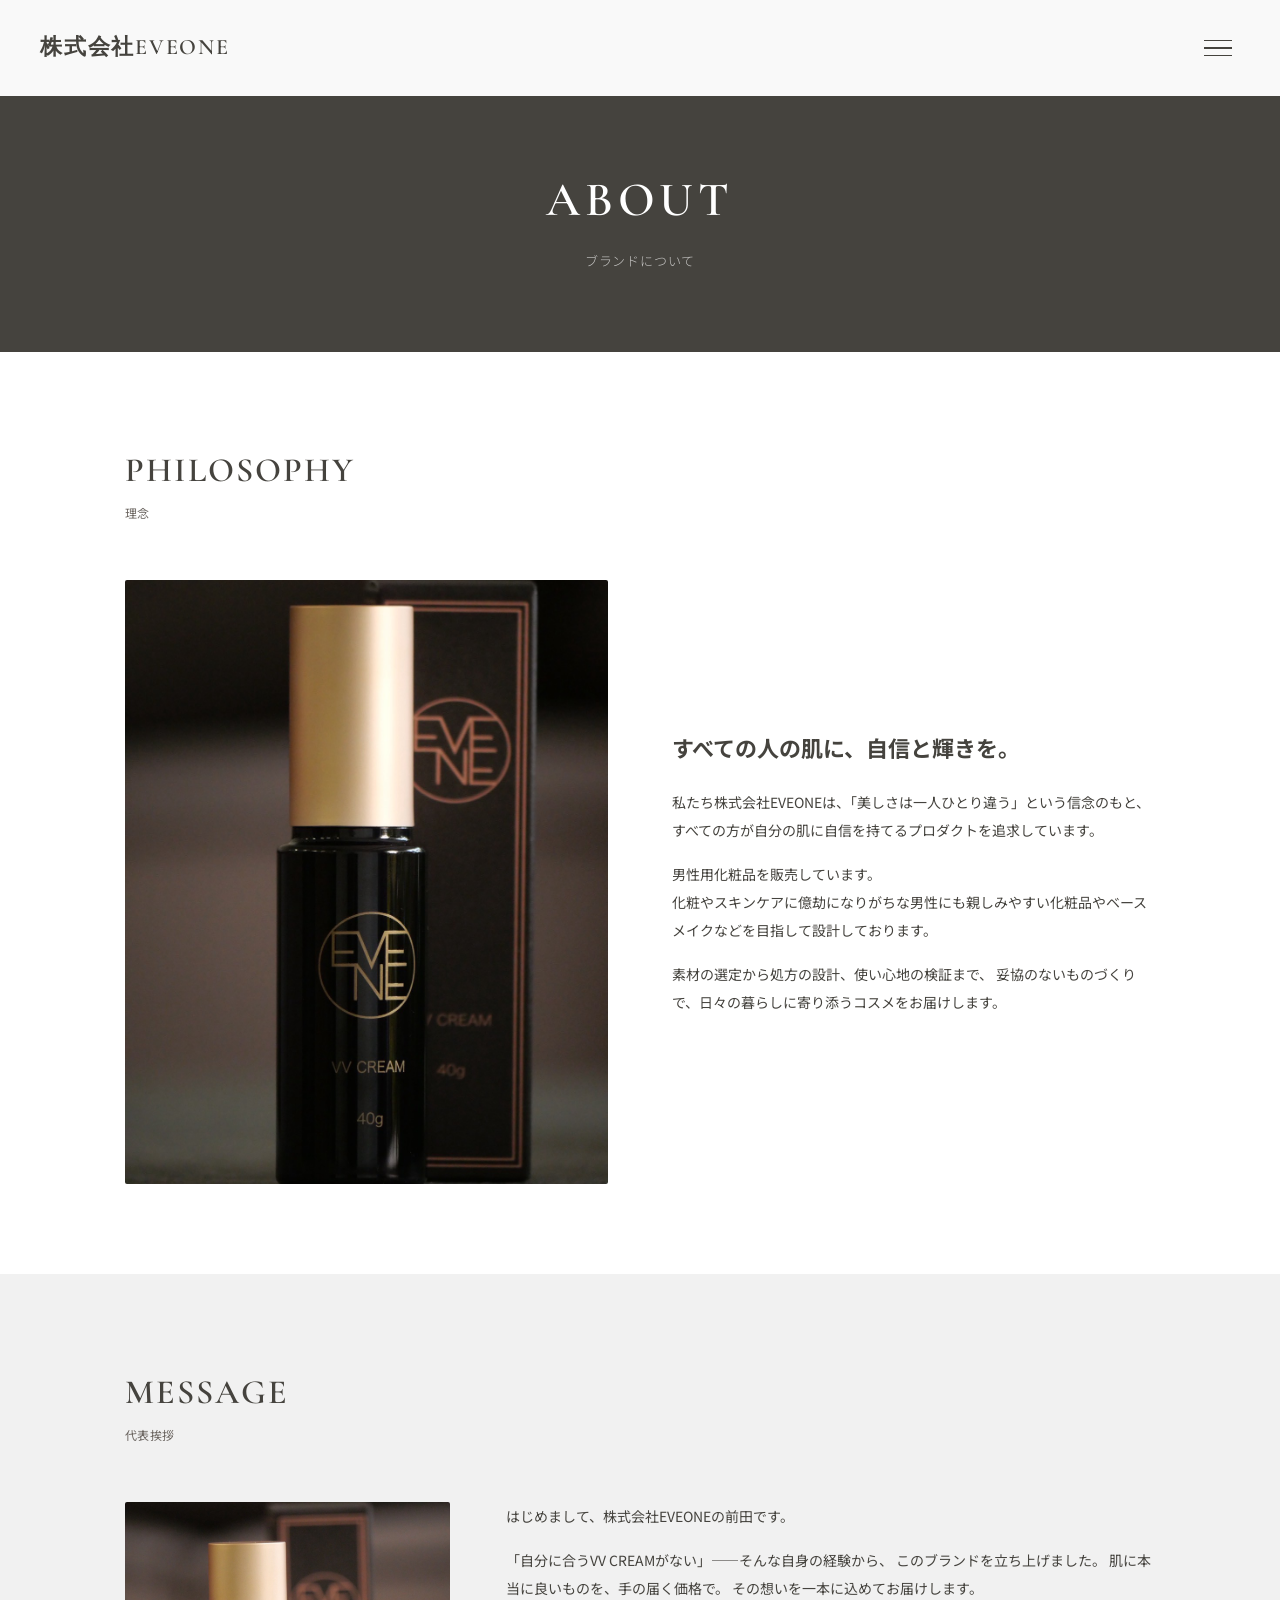
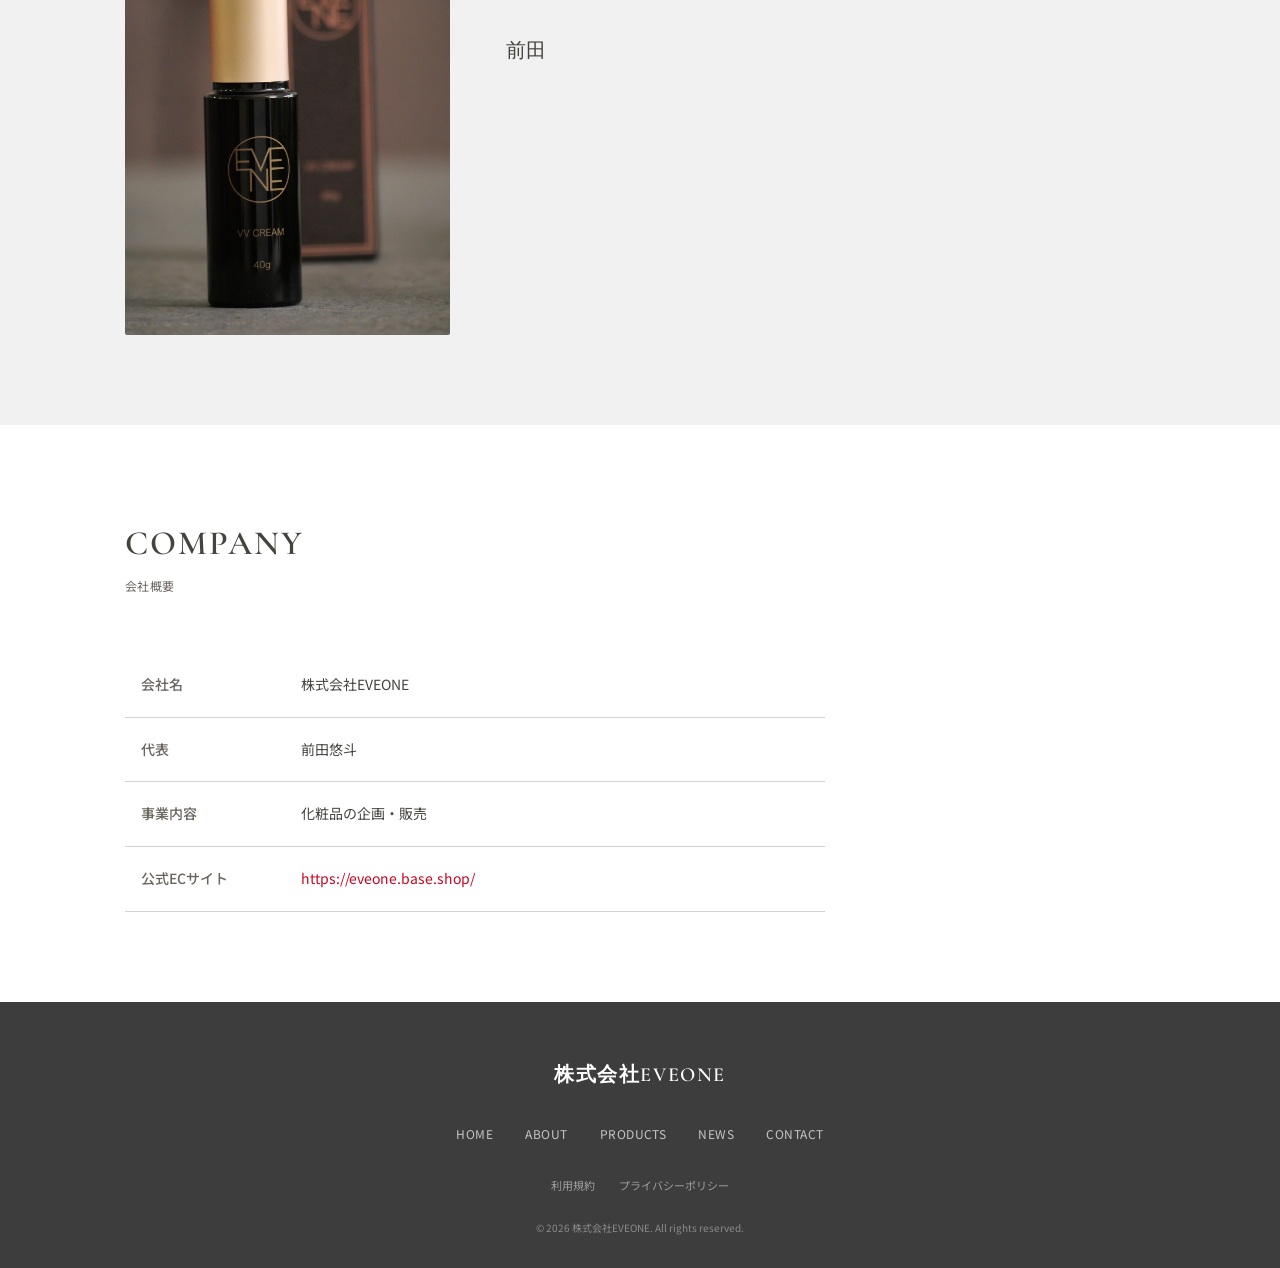
==== commit dfaca1bc: "NEWS追加" ====
--- a/about.html
+++ b/about.html
@@ -71,6 +71,7 @@
       <li><a href="index.html" class="nav-link">HOME</a></li>
       <li><a href="about.html" class="nav-link">ABOUT</a></li>
       <li><a href="products.html" class="nav-link">PRODUCTS</a></li>
+      <li><a href="news.html" class="nav-link">NEWS</a></li>
       <li><a href="contact.html" class="nav-link">CONTACT</a></li>
     </ul>
   </nav>
@@ -166,6 +167,7 @@
         <a href="index.html">HOME</a>
         <a href="about.html">ABOUT</a>
         <a href="products.html">PRODUCTS</a>
+        <a href="news.html">NEWS</a>
         <a href="contact.html">CONTACT</a>
       </nav>
       <div class="footer-legal">
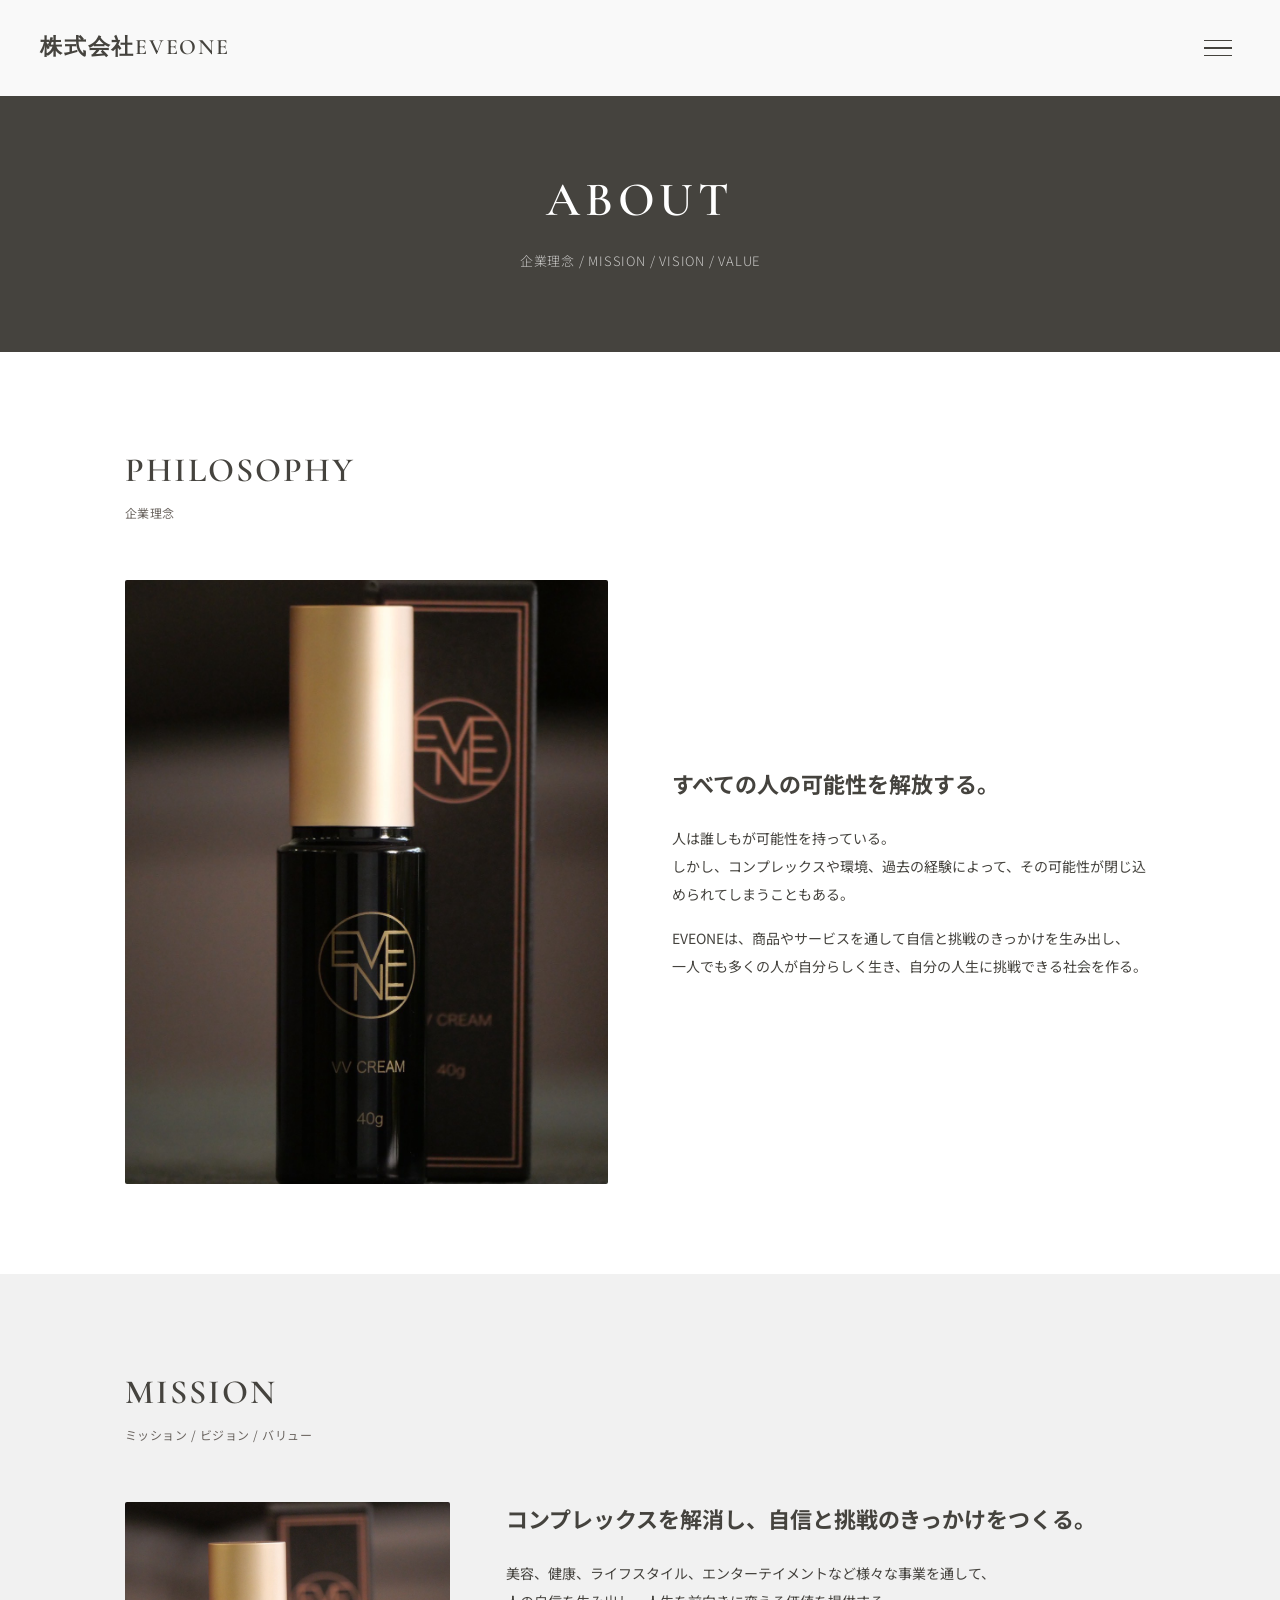
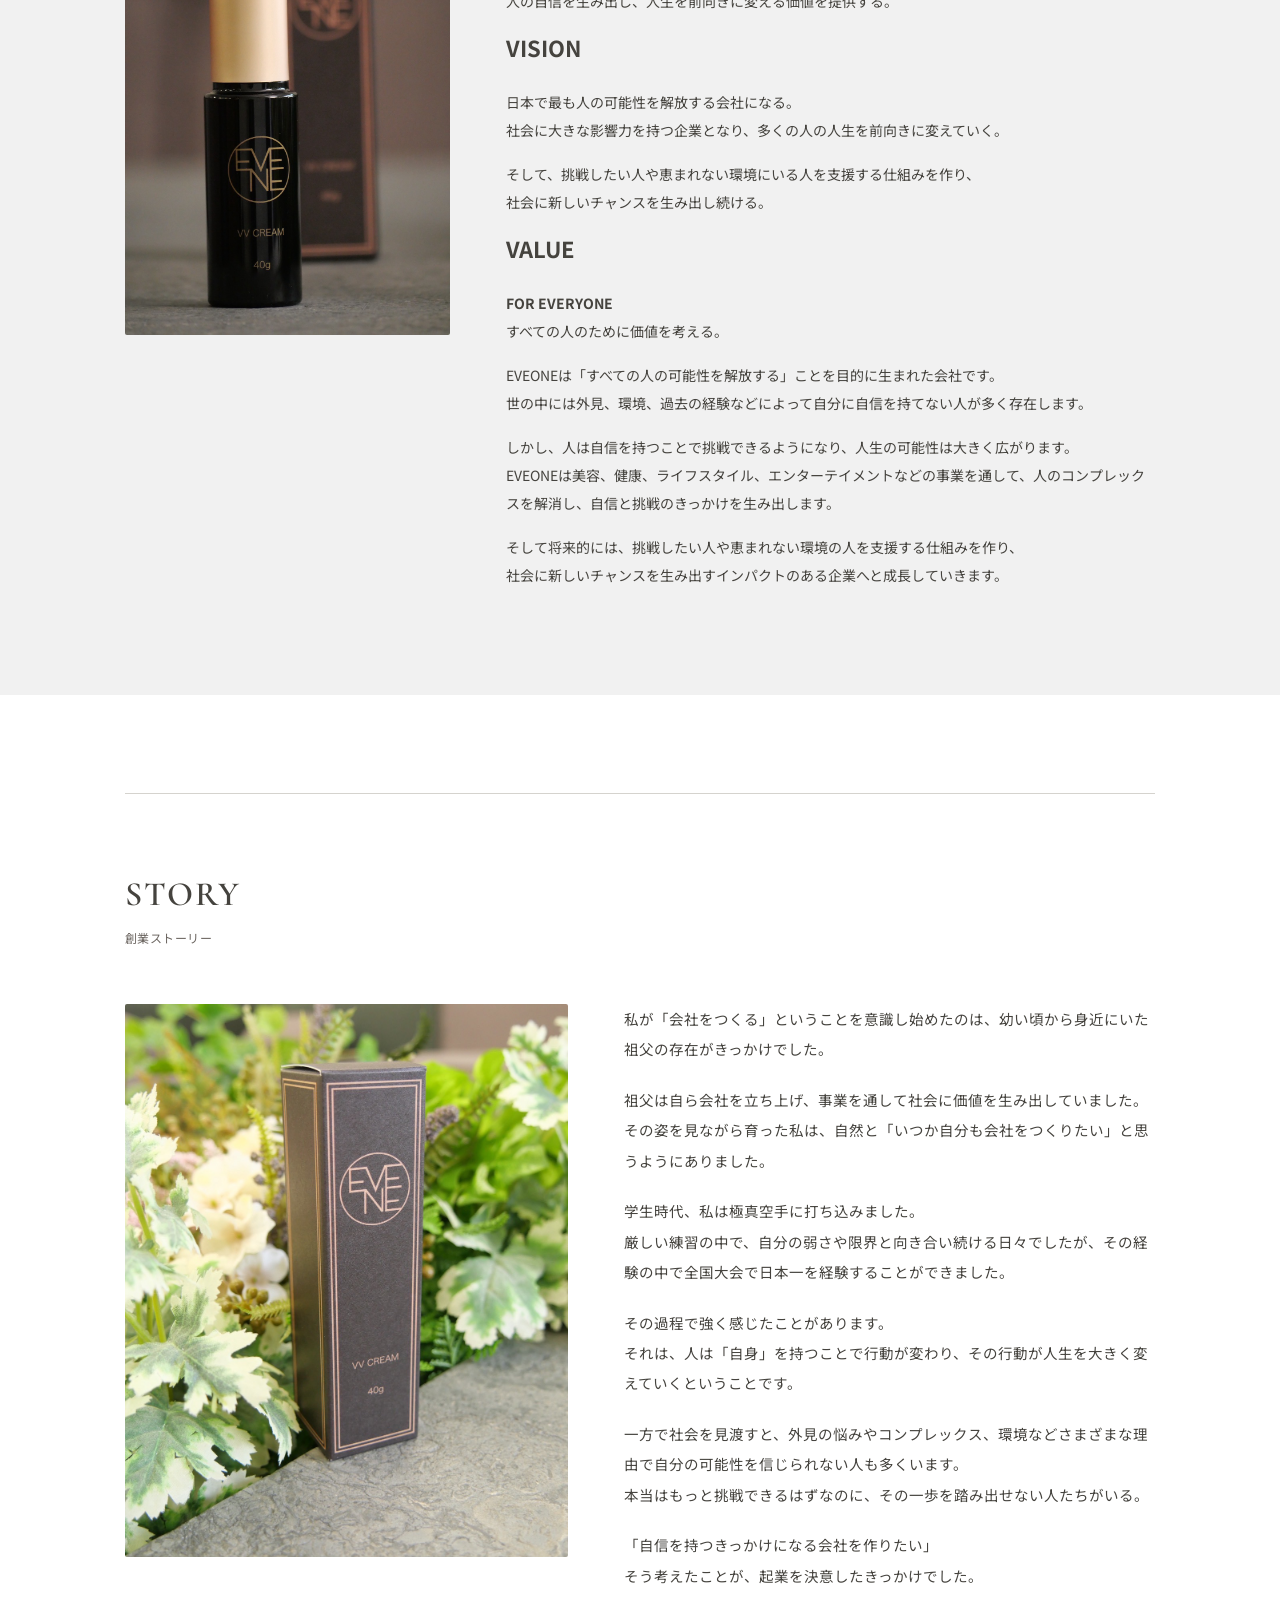
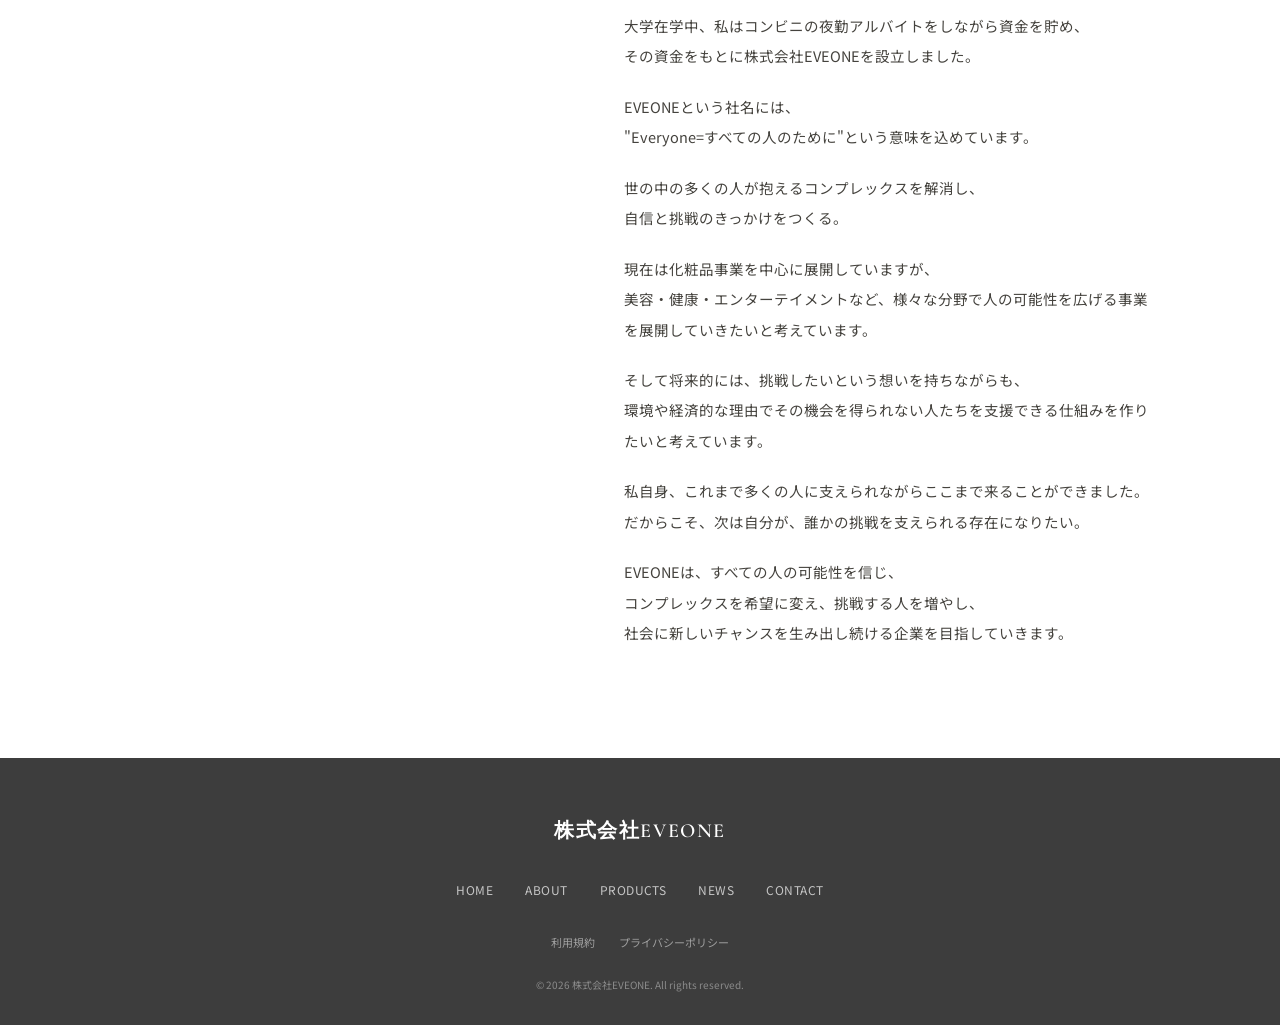
==== commit ac4baa6a: "長文追加" ====
--- a/about.html
+++ b/about.html
@@ -80,7 +80,7 @@
   <section class="page-hero">
     <div class="page-hero-inner">
       <h1 class="page-hero-title">ABOUT</h1>
-      <p class="page-hero-sub">ブランドについて</p>
+      <p class="page-hero-sub">企業理念 / MISSION / VISION / VALUE</p>
     </div>
   </section>
 
@@ -89,73 +89,150 @@
     <div class="container">
       <div class="section-header">
         <h2 class="section-title-en">PHILOSOPHY</h2>
-        <p class="section-title-ja">理念</p>
+        <p class="section-title-ja">企業理念</p>
       </div>
       <div class="about-philosophy reveal">
         <div class="about-philosophy-image">
           <img src="assets/images/LINE_ALBUM_20260314_260411_115.jpg" alt="理念イメージ" loading="lazy" />
         </div>
         <div class="about-philosophy-text">
-          <h3 class="about-heading">すべての人の肌に、自信と輝きを。</h3>
-          <p class="about-desc">
-            私たち株式会社EVEONEは、「美しさは一人ひとり違う」という信念のもと、
-            すべての方が自分の肌に自信を持てるプロダクトを追求しています。
-          </p>
-          <p class="about-desc">
-            男性用化粧品を販売しています。<br />
-            化粧やスキンケアに億劫になりがちな男性にも親しみやすい化粧品やベースメイクなどを目指して設計しております。
-          </p>
-          <p class="about-desc">
-            素材の選定から処方の設計、使い心地の検証まで、
-            妥協のないものづくりで、日々の暮らしに寄り添うコスメをお届けします。
-          </p>
-        </div>
-      </div>
-    </div>
-  </section>
-
-  <!-- 代表挨拶 -->
+          <h3 class="about-heading">すべての人の可能性を解放する。</h3>
+          <p class="about-desc">
+            人は誰しもが可能性を持っている。<br />
+            しかし、コンプレックスや環境、過去の経験によって、その可能性が閉じ込められてしまうこともある。
+          </p>
+          <p class="about-desc">
+            EVEONEは、商品やサービスを通して自信と挑戦のきっかけを生み出し、<br />
+            一人でも多くの人が自分らしく生き、自分の人生に挑戦できる社会を作る。
+          </p>
+        </div>
+      </div>
+    </div>
+  </section>
+
+  <!-- MISSION / VISION / VALUE -->
   <section class="section section-muted">
     <div class="container">
       <div class="section-header">
-        <h2 class="section-title-en">MESSAGE</h2>
-        <p class="section-title-ja">代表挨拶</p>
+        <h2 class="section-title-en">MISSION</h2>
+        <p class="section-title-ja">ミッション / ビジョン / バリュー</p>
       </div>
       <div class="about-message reveal">
         <div class="about-message-image">
           <img src="assets/images/LINE_ALBUM_20260314_260411_159.jpg" alt="代表挨拶イメージ" loading="lazy" />
         </div>
         <div class="about-message-text">
-          <p class="about-desc">
-            はじめまして、株式会社EVEONEの前田です。
-          </p>
-          <p class="about-desc">
-            「自分に合うVV CREAMがない」——そんな自身の経験から、
-            このブランドを立ち上げました。
-            肌に本当に良いものを、手の届く価格で。
-            その想いを一本に込めてお届けします。
-          </p>
-          <p class="about-sign">前田</p>
-        </div>
-      </div>
-    </div>
-  </section>
-
-  <!-- 会社概要 -->
+          <h3 class="about-heading">コンプレックスを解消し、自信と挑戦のきっかけをつくる。</h3>
+          <p class="about-desc">
+            美容、健康、ライフスタイル、エンターテイメントなど様々な事業を通して、<br />
+            人の自信を生み出し、人生を前向きに変える価値を提供する。
+          </p>
+
+          <h3 class="about-heading">VISION</h3>
+          <p class="about-desc">
+            日本で最も人の可能性を解放する会社になる。<br />
+            社会に大きな影響力を持つ企業となり、多くの人の人生を前向きに変えていく。
+          </p>
+          <p class="about-desc">
+            そして、挑戦したい人や恵まれない環境にいる人を支援する仕組みを作り、<br />
+            社会に新しいチャンスを生み出し続ける。
+          </p>
+
+          <h3 class="about-heading">VALUE</h3>
+          <p class="about-desc">
+            <strong>FOR EVERYONE</strong><br />
+            すべての人のために価値を考える。
+          </p>
+          <p class="about-desc">
+            EVEONEは「すべての人の可能性を解放する」ことを目的に生まれた会社です。<br />
+            世の中には外見、環境、過去の経験などによって自分に自信を持てない人が多く存在します。
+          </p>
+          <p class="about-desc">
+            しかし、人は自信を持つことで挑戦できるようになり、人生の可能性は大きく広がります。<br />
+            EVEONEは美容、健康、ライフスタイル、エンターテイメントなどの事業を通して、人のコンプレックスを解消し、自信と挑戦のきっかけを生み出します。
+          </p>
+          <p class="about-desc">
+            そして将来的には、挑戦したい人や恵まれない環境の人を支援する仕組みを作り、<br />
+            社会に新しいチャンスを生み出すインパクトのある企業へと成長していきます。
+          </p>
+        </div>
+      </div>
+    </div>
+  </section>
+
+  <!-- 創業ストーリー -->
   <section class="section">
     <div class="container">
+      <div class="about-divider" aria-hidden="true"></div>
       <div class="section-header">
-        <h2 class="section-title-en">COMPANY</h2>
-        <p class="section-title-ja">会社概要</p>
-      </div>
-      <table class="company-table reveal">
-        <tr><th>会社名</th><td>株式会社EVEONE</td></tr>
-        <tr><th>代表</th><td>前田悠斗</td></tr>
-        <tr><th>事業内容</th><td>化粧品の企画・販売</td></tr>
-        <tr><th>公式ECサイト</th><td><a href="https://eveone.base.shop/" target="_blank" rel="noopener noreferrer">https://eveone.base.shop/</a></td></tr>
-      </table>
-    </div>
-  </section>
+        <h2 class="section-title-en">STORY</h2>
+        <p class="section-title-ja">創業ストーリー</p>
+      </div>
+
+      <div class="about-story reveal">
+        <div class="about-story-image">
+          <img src="assets/images/LINE_ALBUM_20260314_260411_66.jpg" alt="創業ストーリー" loading="lazy" />
+        </div>
+        <div class="about-story-text">
+          <p class="about-desc">
+            私が「会社をつくる」ということを意識し始めたのは、幼い頃から身近にいた祖父の存在がきっかけでした。
+          </p>
+          <p class="about-desc">
+            祖父は自ら会社を立ち上げ、事業を通して社会に価値を生み出していました。<br />
+            その姿を見ながら育った私は、自然と「いつか自分も会社をつくりたい」と思うようにありました。
+          </p>
+          <p class="about-desc">
+            学生時代、私は極真空手に打ち込みました。<br />
+            厳しい練習の中で、自分の弱さや限界と向き合い続ける日々でしたが、その経験の中で全国大会で日本一を経験することができました。
+          </p>
+          <p class="about-desc">
+            その過程で強く感じたことがあります。<br />
+            それは、人は「自身」を持つことで行動が変わり、その行動が人生を大きく変えていくということです。
+          </p>
+          <p class="about-desc">
+            一方で社会を見渡すと、外見の悩みやコンプレックス、環境などさまざまな理由で自分の可能性を信じられない人も多くいます。<br />
+            本当はもっと挑戦できるはずなのに、その一歩を踏み出せない人たちがいる。
+          </p>
+          <p class="about-desc">
+            「自信を持つきっかけになる会社を作りたい」<br />
+            そう考えたことが、起業を決意したきっかけでした。
+          </p>
+          <p class="about-desc">
+            大学在学中、私はコンビニの夜勤アルバイトをしながら資金を貯め、<br />
+            その資金をもとに株式会社EVEONEを設立しました。
+          </p>
+          <p class="about-desc">
+            EVEONEという社名には、<br />
+            "Everyone=すべての人のために"という意味を込めています。
+          </p>
+          <p class="about-desc">
+            世の中の多くの人が抱えるコンプレックスを解消し、<br />
+            自信と挑戦のきっかけをつくる。
+          </p>
+          <p class="about-desc">
+            現在は化粧品事業を中心に展開していますが、<br />
+            美容・健康・エンターテイメントなど、様々な分野で人の可能性を広げる事業を展開していきたいと考えています。
+          </p>
+          <p class="about-desc">
+            そして将来的には、挑戦したいという想いを持ちながらも、<br />
+            環境や経済的な理由でその機会を得られない人たちを支援できる仕組みを作りたいと考えています。
+          </p>
+          <p class="about-desc">
+            私自身、これまで多くの人に支えられながらここまで来ることができました。<br />
+            だからこそ、次は自分が、誰かの挑戦を支えられる存在になりたい。
+          </p>
+          <p class="about-desc">
+            EVEONEは、すべての人の可能性を信じ、<br />
+            コンプレックスを希望に変え、挑戦する人を増やし、<br />
+            社会に新しいチャンスを生み出し続ける企業を目指していきます。
+          </p>
+        </div>
+      </div>
+    </div>
+  </section>
+
+  <!-- 会社概要 -->
+  <!-- （見出し・文章のみ削除のため COMPANY セクションは非表示） -->
 
   <!-- フッター -->
   <footer id="footer">
--- a/assets/css/pages.css
+++ b/assets/css/pages.css
@@ -89,6 +89,39 @@
   width: 100%;
   aspect-ratio: 3/4;
   object-fit: cover;
+}
+
+/* --- About: Story --- */
+.about-divider {
+  width: 100%;
+  height: 1px;
+  background: var(--color-border-light);
+  margin: 8px 0 72px;
+}
+
+.about-story {
+  display: grid;
+  grid-template-columns: 1fr 1.2fr;
+  gap: 56px;
+  align-items: start;
+}
+
+.about-story-image {
+  overflow: hidden;
+  border-radius: 2px;
+}
+
+.about-story-image img {
+  width: 100%;
+  aspect-ratio: 4/5;
+  object-fit: cover;
+}
+
+.about-story-text .about-desc {
+  font-size: 1.45rem;
+  line-height: 2.1;
+  margin-bottom: 20px;
+  color: var(--color-text);
 }
 
 /* --- Company Table --- */
@@ -367,6 +400,7 @@
 @media (max-width: 768px) {
   .about-philosophy { grid-template-columns: 1fr; gap: 40px; }
   .about-message { grid-template-columns: 1fr; gap: 32px; }
+  .about-story { grid-template-columns: 1fr; gap: 32px; }
 
   .product-detail { grid-template-columns: 1fr; gap: 40px; }
 
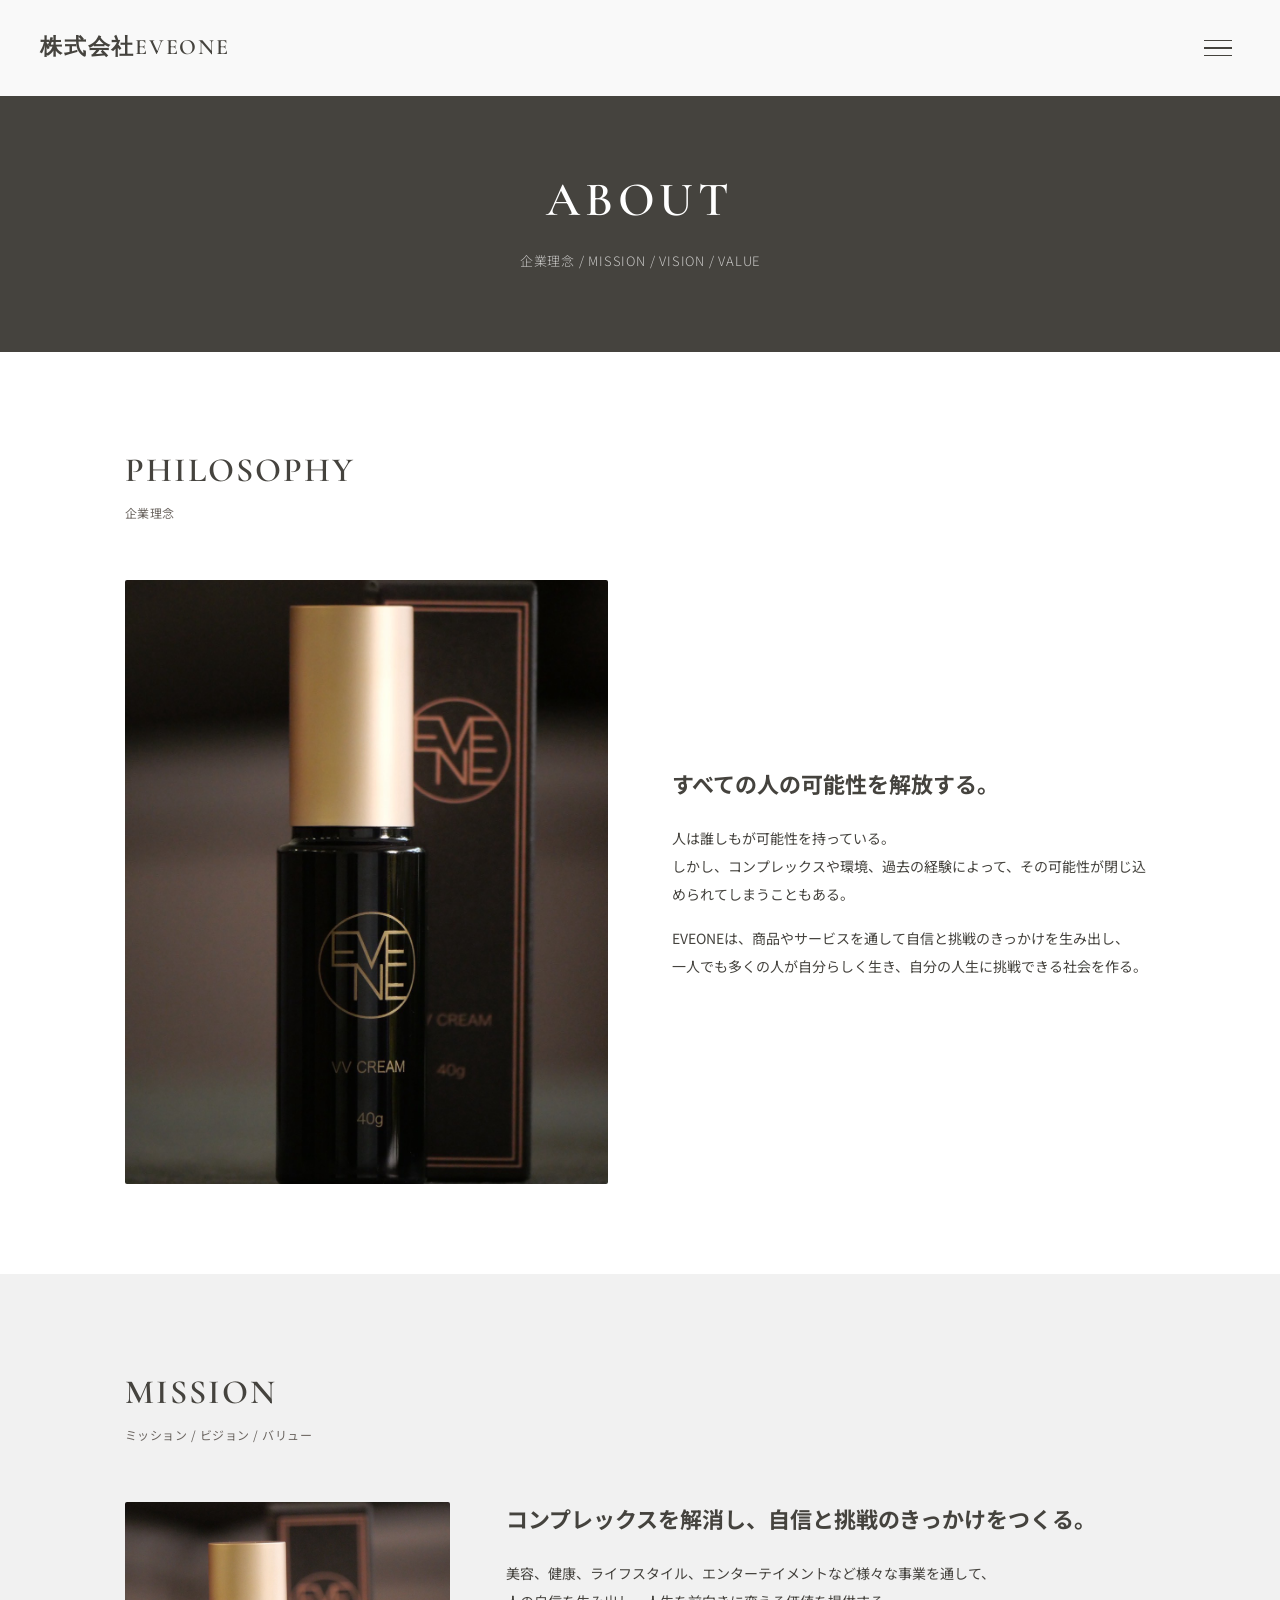
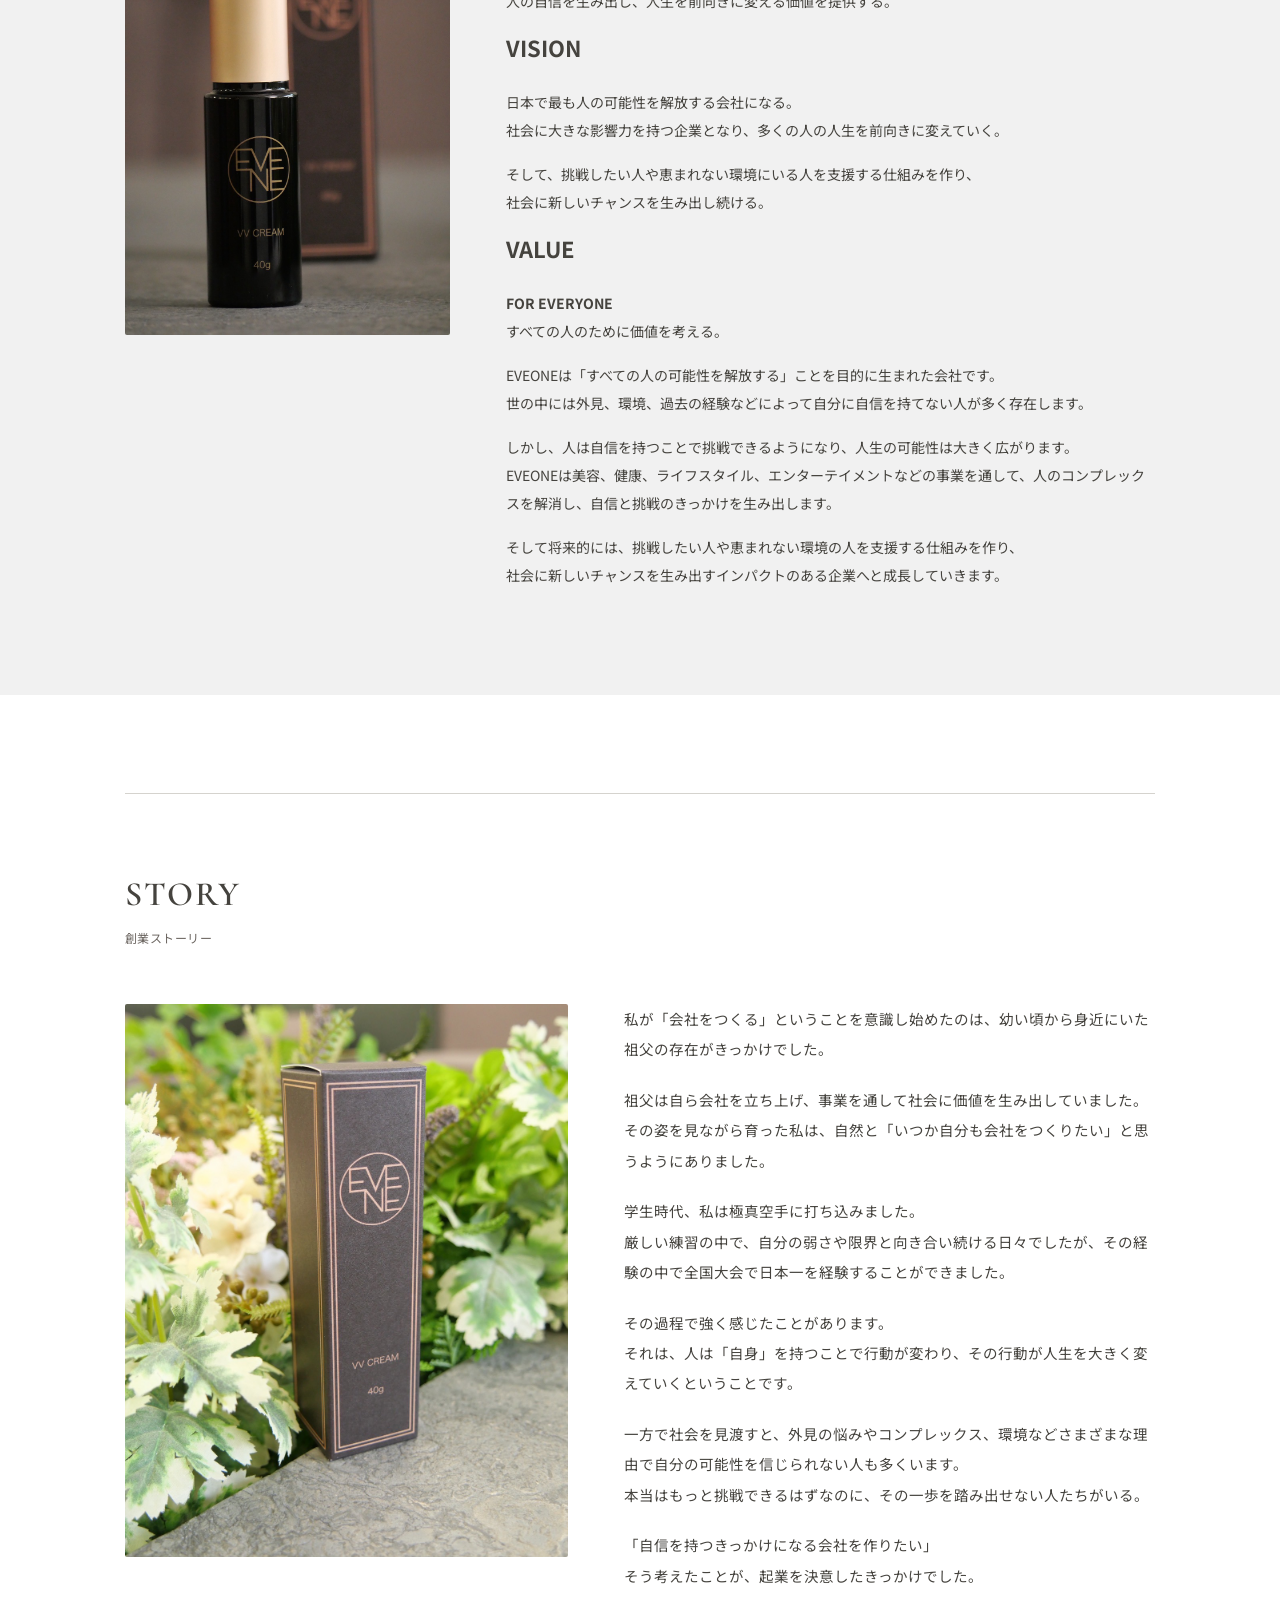
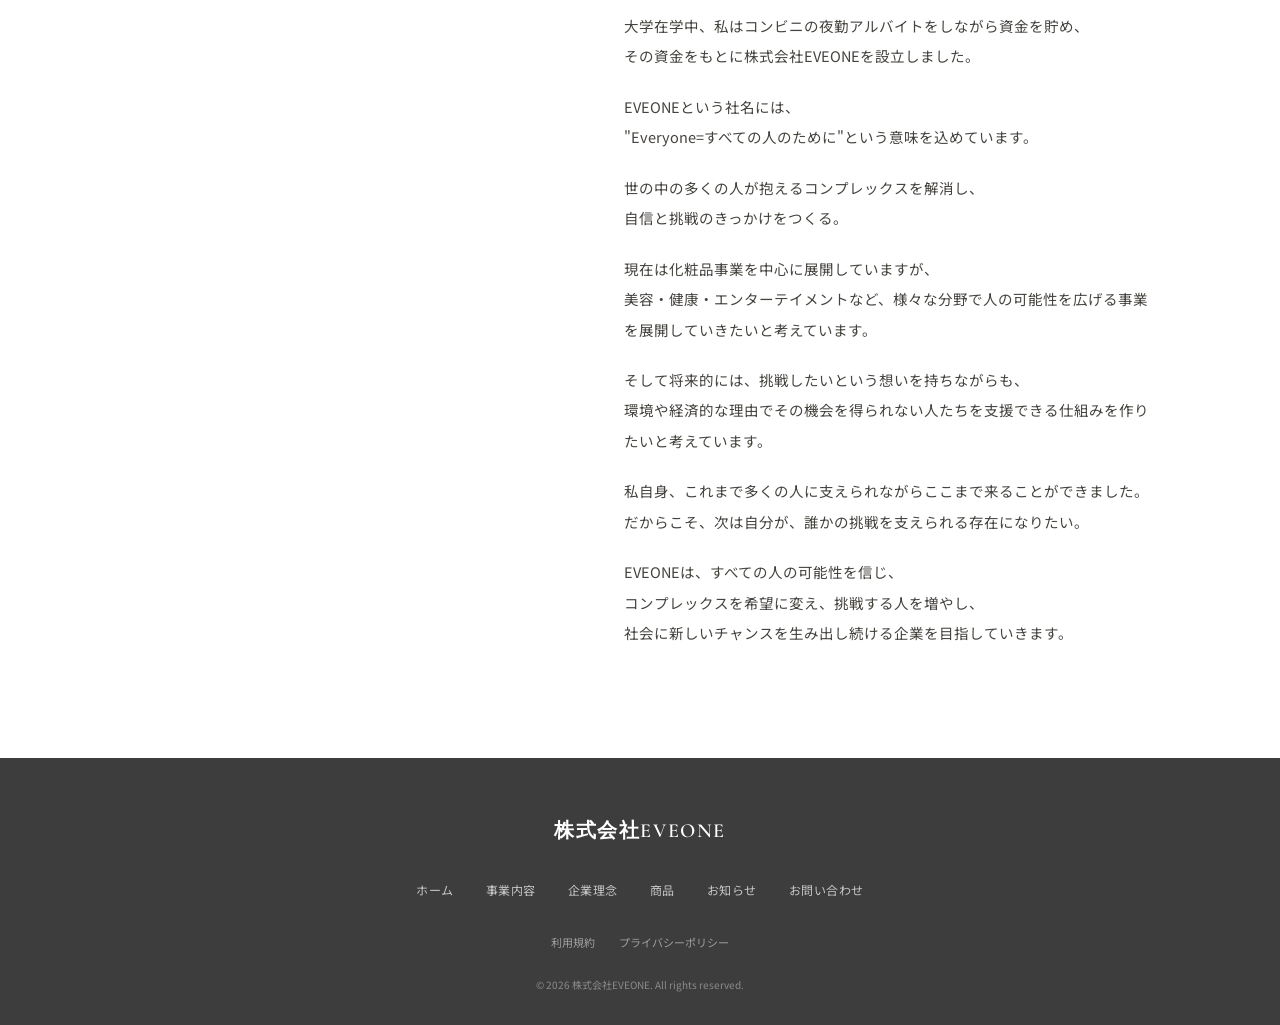
==== commit 86d8777b: "事業内容" ====
--- a/about.html
+++ b/about.html
@@ -67,12 +67,14 @@
   </header>
 
   <nav class="fullscreen-nav" id="fullscreenNav" aria-hidden="true">
+    <button class="nav-close" type="button" aria-label="メニューを閉じる">×</button>
     <ul class="nav-list">
-      <li><a href="index.html" class="nav-link">HOME</a></li>
-      <li><a href="about.html" class="nav-link">ABOUT</a></li>
-      <li><a href="products.html" class="nav-link">PRODUCTS</a></li>
-      <li><a href="news.html" class="nav-link">NEWS</a></li>
-      <li><a href="contact.html" class="nav-link">CONTACT</a></li>
+      <li><a href="index.html" class="nav-link">ホーム</a></li>
+      <li><a href="business.html" class="nav-link">事業内容</a></li>
+      <li><a href="about.html" class="nav-link">企業理念</a></li>
+      <li><a href="products.html" class="nav-link">商品</a></li>
+      <li><a href="news.html" class="nav-link">お知らせ</a></li>
+      <li><a href="contact.html" class="nav-link">お問い合わせ</a></li>
     </ul>
   </nav>
 
@@ -241,11 +243,12 @@
         <span class="footer-logo">株式会社EVEONE</span>
       </div>
       <nav class="footer-nav">
-        <a href="index.html">HOME</a>
-        <a href="about.html">ABOUT</a>
-        <a href="products.html">PRODUCTS</a>
-        <a href="news.html">NEWS</a>
-        <a href="contact.html">CONTACT</a>
+        <a href="index.html">ホーム</a>
+        <a href="business.html">事業内容</a>
+        <a href="about.html">企業理念</a>
+        <a href="products.html">商品</a>
+        <a href="news.html">お知らせ</a>
+        <a href="contact.html">お問い合わせ</a>
       </nav>
       <div class="footer-legal">
         <a href="#">利用規約</a>
--- a/assets/css/style.css
+++ b/assets/css/style.css
@@ -254,6 +254,39 @@
   visibility: visible;
 }
 
+.nav-close {
+  position: fixed;
+  top: 24px;
+  right: 24px;
+  z-index: 10002;
+  display: inline-flex;
+  align-items: center;
+  justify-content: center;
+  width: 48px;
+  height: 48px;
+  padding: 0;
+  border: 1px solid rgba(255,255,255,0.35);
+  border-radius: 999px;
+  background: transparent;
+  color: #fff;
+  font-size: 2.8rem;
+  line-height: 1;
+  cursor: pointer;
+  opacity: 0.9;
+  transition: opacity 0.25s ease, background 0.25s ease, border-color 0.25s ease;
+}
+
+.nav-close:hover {
+  opacity: 1;
+  background: rgba(255,255,255,0.12);
+  border-color: rgba(255,255,255,0.6);
+}
+
+.nav-close:focus-visible {
+  outline: 2px solid rgba(255,255,255,0.85);
+  outline-offset: 3px;
+}
+
 .nav-list {
   text-align: center;
 }
--- a/assets/css/pages.css
+++ b/assets/css/pages.css
@@ -295,6 +295,85 @@
   font-size: 1.3rem;
   color: var(--color-text-light);
   line-height: 1.8;
+}
+
+/* --- Business --- */
+.business-grid {
+  display: grid;
+  grid-template-columns: repeat(3, 1fr);
+  gap: 24px;
+}
+
+.business-item {
+  display: flex;
+  flex-direction: column;
+  align-items: center;
+  text-align: center;
+}
+
+.business-card {
+  background: #fff;
+  border: 1px solid var(--color-border-light);
+  border-radius: 10px;
+  padding: 44px 28px;
+  text-align: center;
+  min-height: 260px;
+  display: flex;
+  flex-direction: column;
+  align-items: center;
+  justify-content: flex-start;
+  gap: 18px;
+  transition: box-shadow 0.4s ease, transform 0.4s ease, border-color 0.4s ease;
+}
+
+.business-card {
+  text-decoration: none;
+  color: inherit;
+}
+
+.business-card-title {
+  font-size: 1.4rem;
+  font-weight: 600;
+  letter-spacing: 0.04em;
+  color: var(--color-text-light);
+}
+
+.business-headings {
+  max-width: 720px;
+  margin: 44px auto 0;
+}
+
+.business-heading {
+  font-size: 1.8rem;
+  font-weight: 700;
+  letter-spacing: 0.04em;
+  color: var(--color-text);
+  margin-bottom: 10px;
+}
+
+.business-heading + .business-heading {
+  margin-top: 32px;
+}
+
+.business-heading-desc {
+  font-size: 1.3rem;
+  line-height: 2.0;
+  color: var(--color-text-light);
+  min-height: 3.8em;
+}
+
+.business-card-logo {
+  width: min(180px, 70%);
+  height: auto;
+  opacity: 0.95;
+}
+
+@media (hover: hover) {
+  .business-card:hover {
+    box-shadow: 0 14px 40px rgba(0,0,0,0.08);
+    transform: translateY(-2px);
+    border-color: rgba(69,67,62,0.35);
+  }
 }
 
 /* --- Contact --- */
@@ -390,6 +469,8 @@
 
   .howto-steps { gap: 32px; }
 
+  .business-grid { gap: 20px; }
+
   .contact-methods { gap: 40px; }
   .contact-card { padding: 40px 32px; }
 
@@ -406,6 +487,8 @@
 
   .howto-steps { grid-template-columns: 1fr; gap: 40px; }
 
+  .business-grid { grid-template-columns: 1fr; }
+
   .contact-methods { grid-template-columns: 1fr; gap: 32px; }
 }
 
